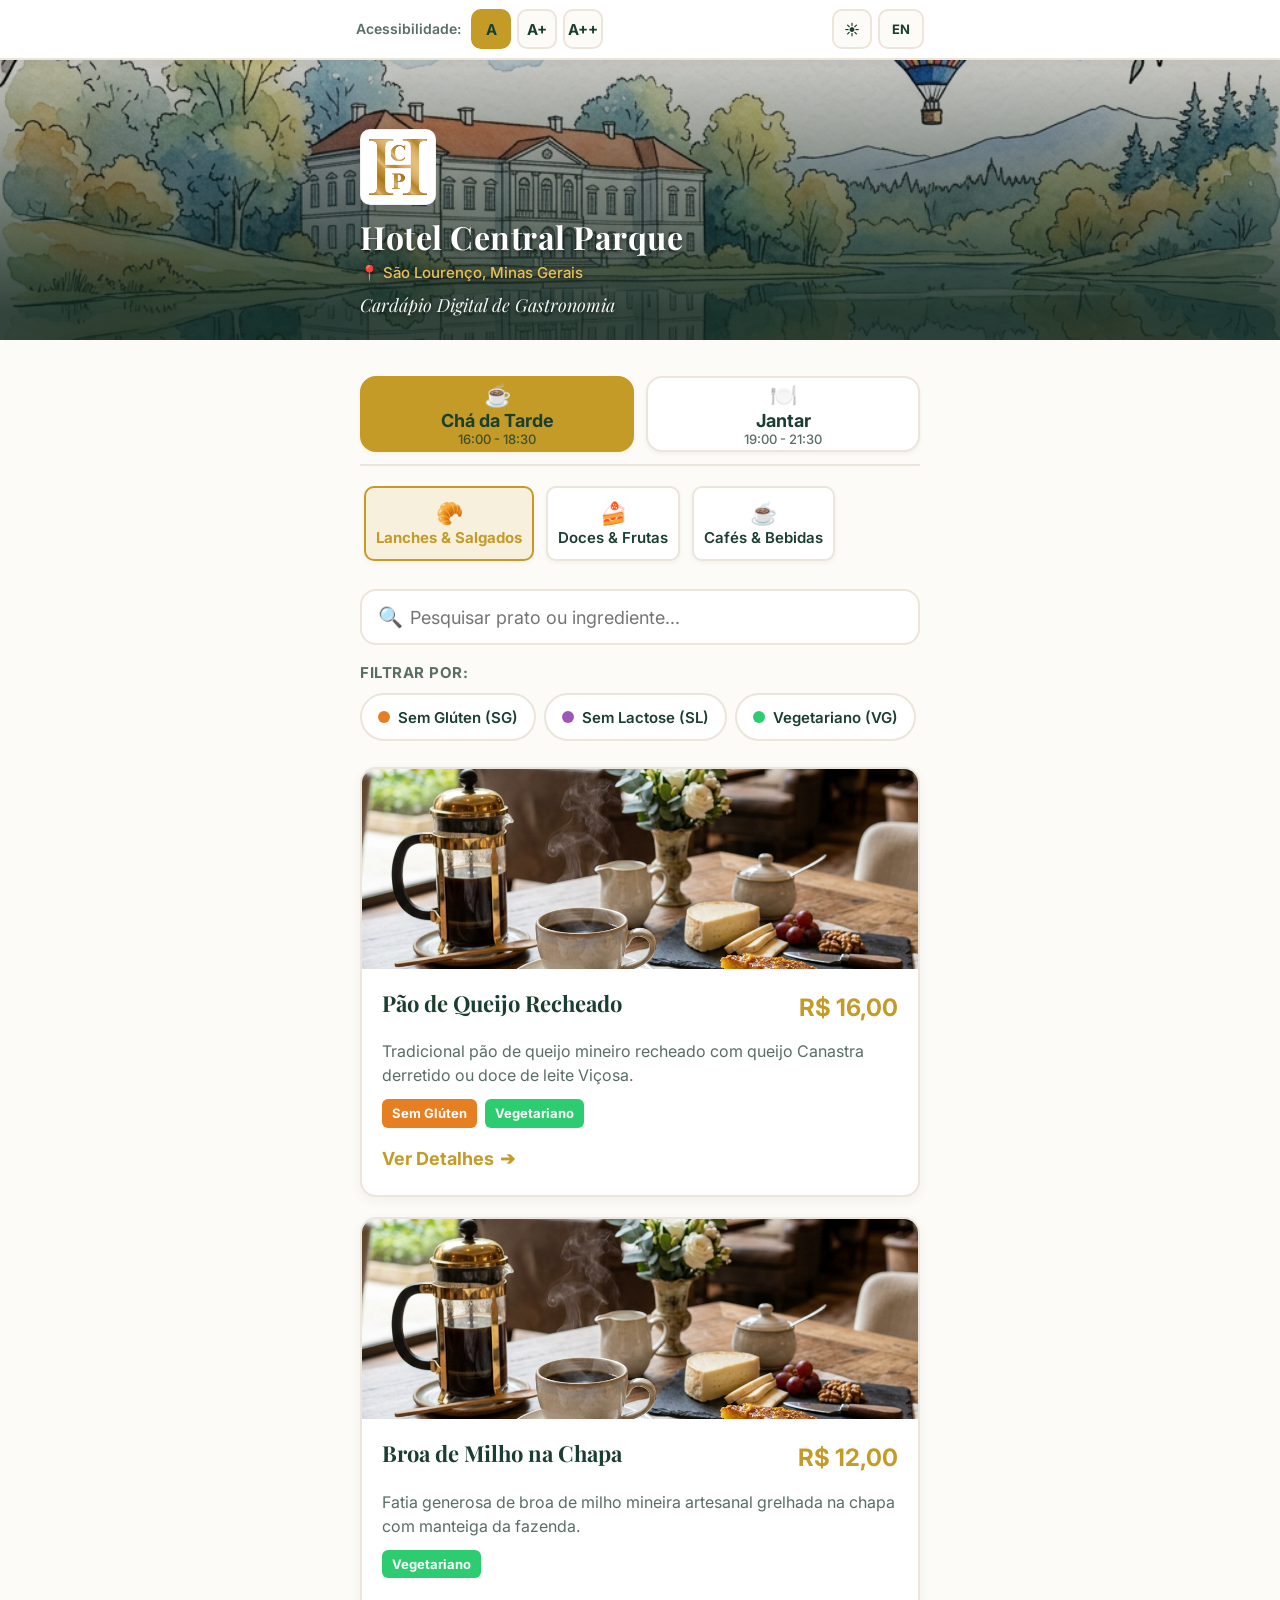
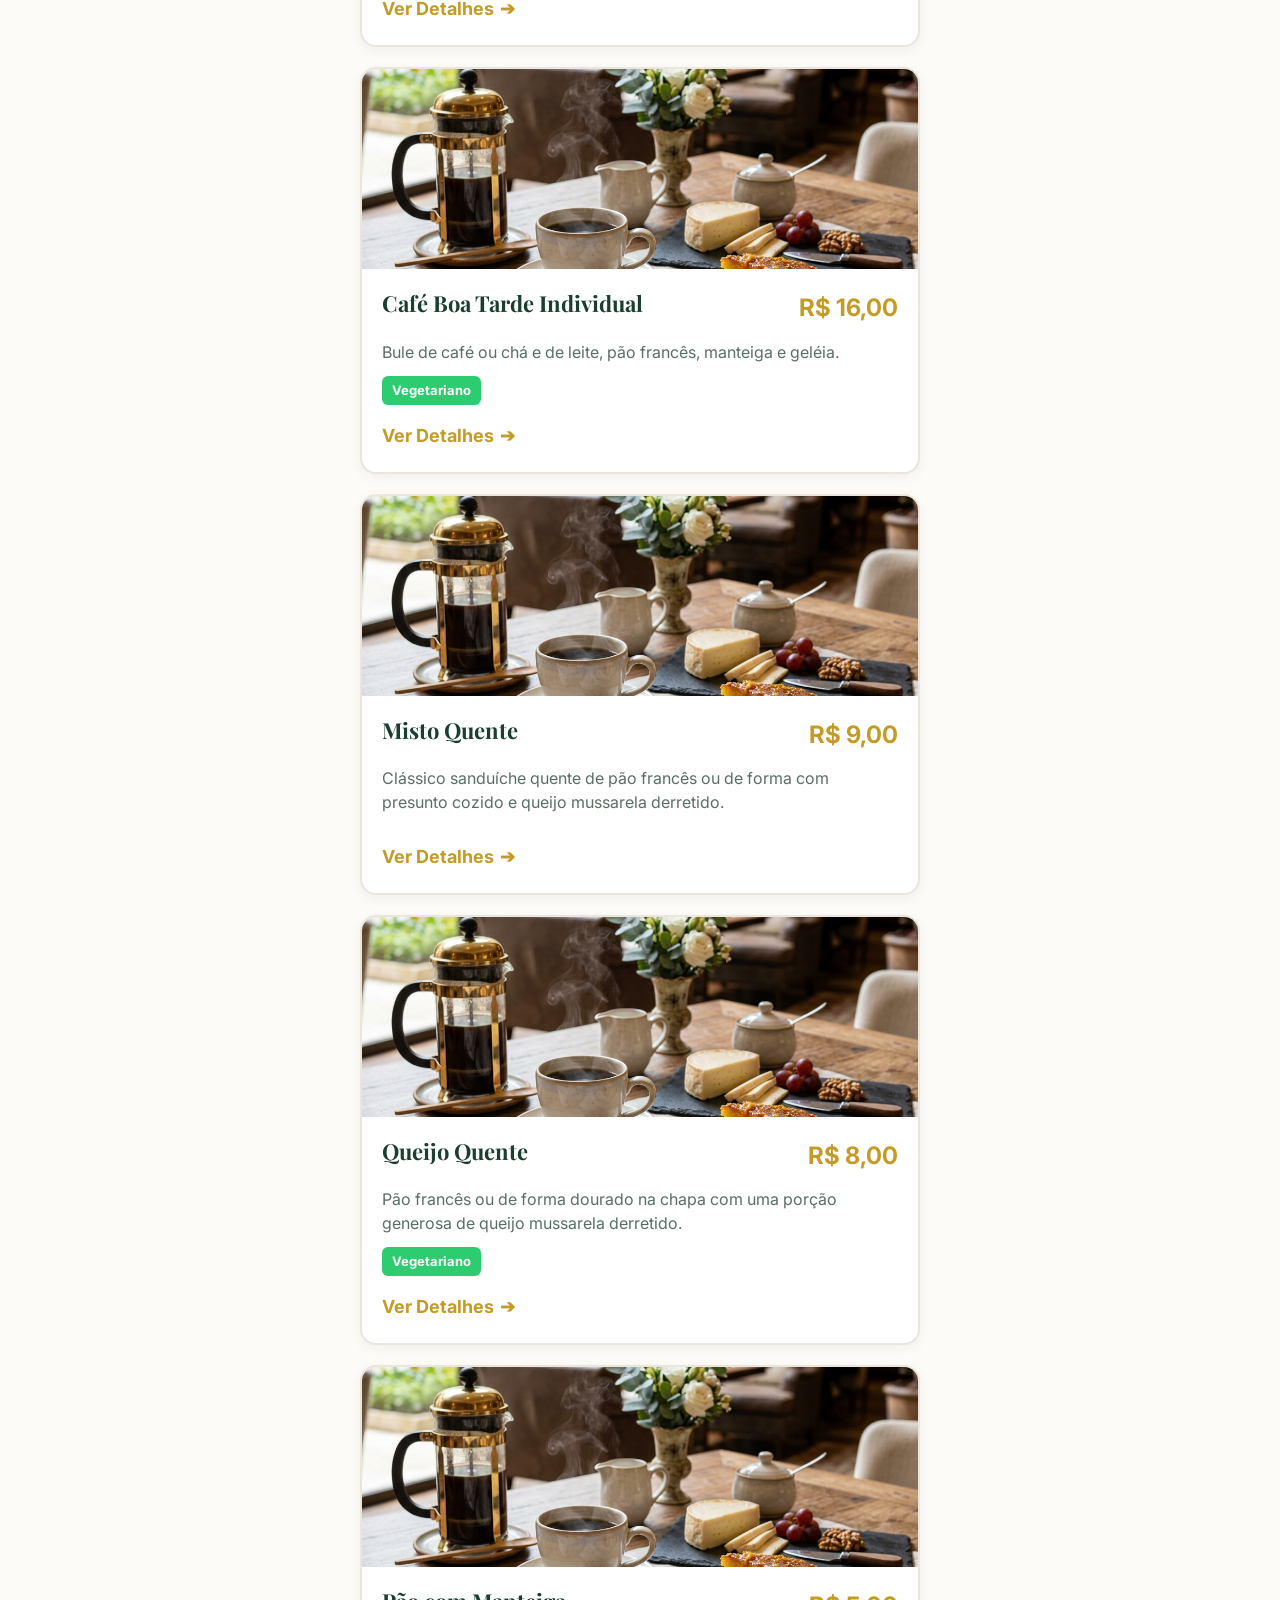
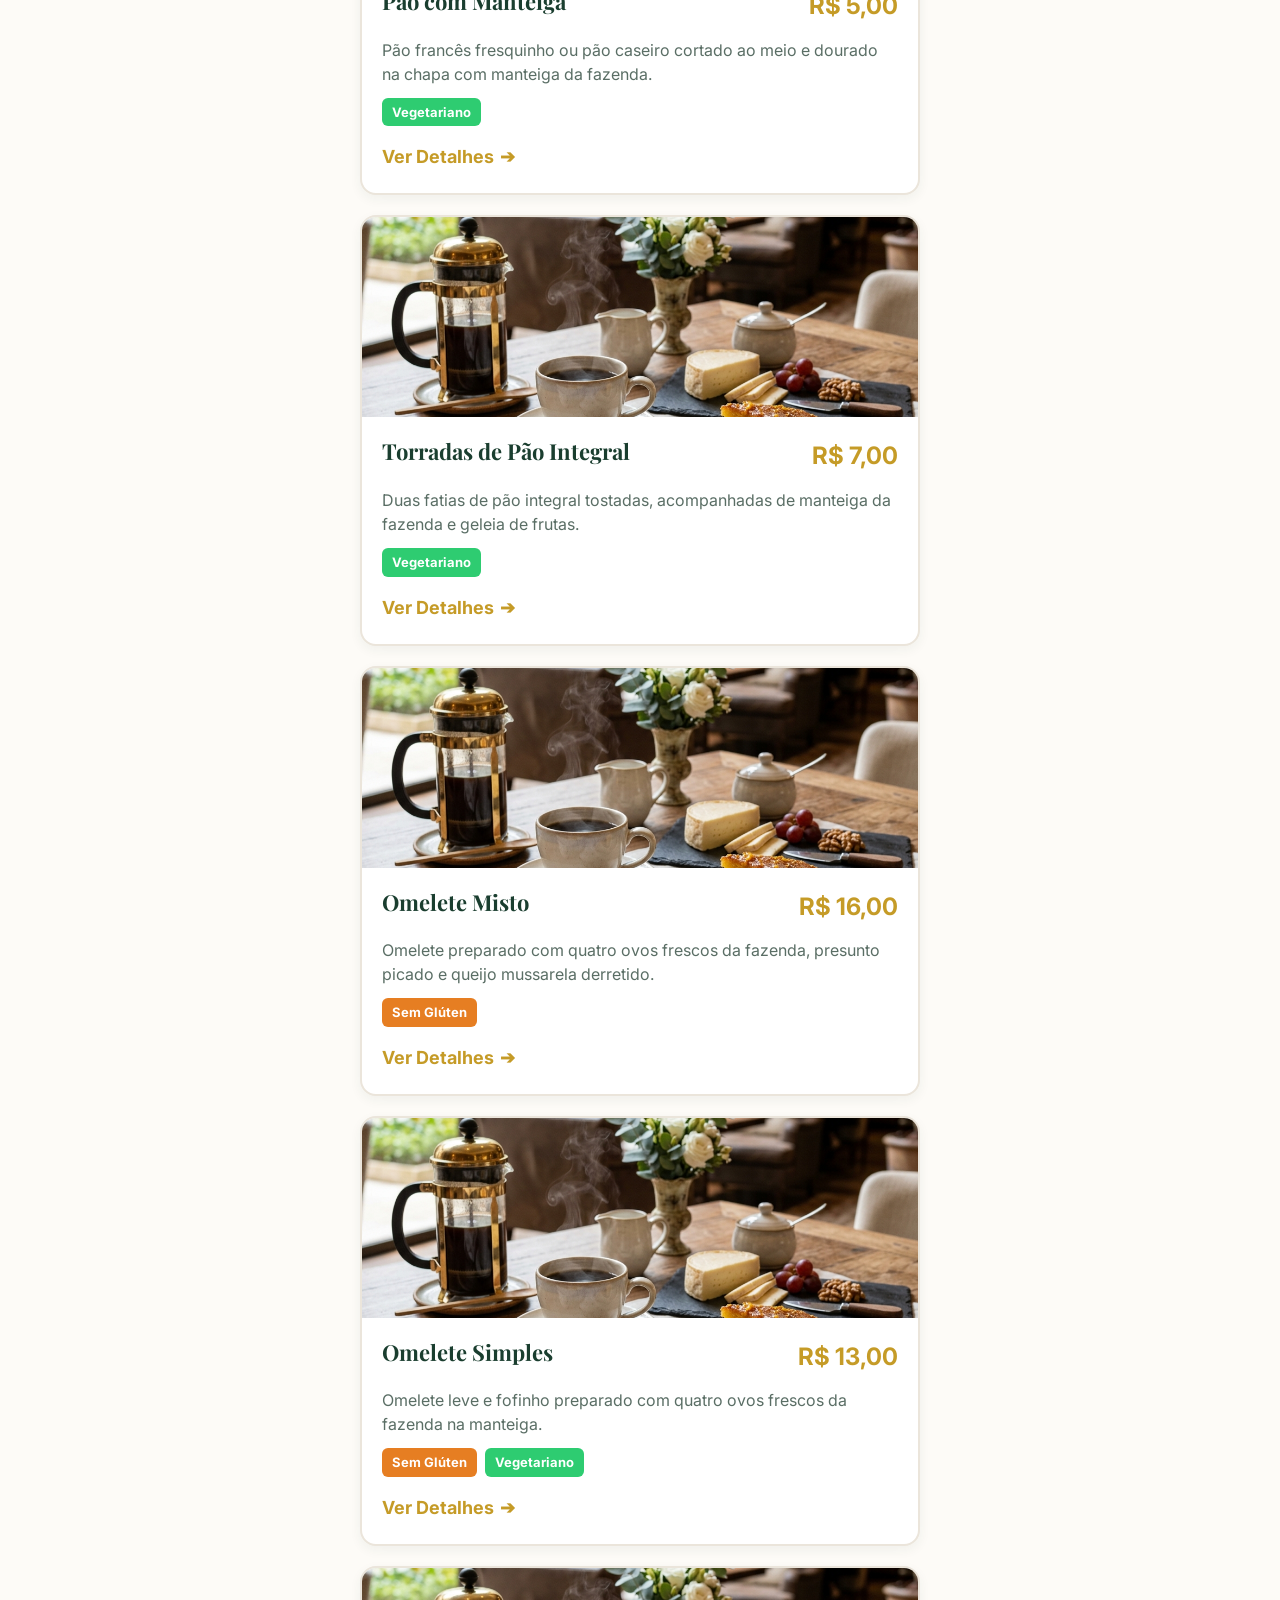
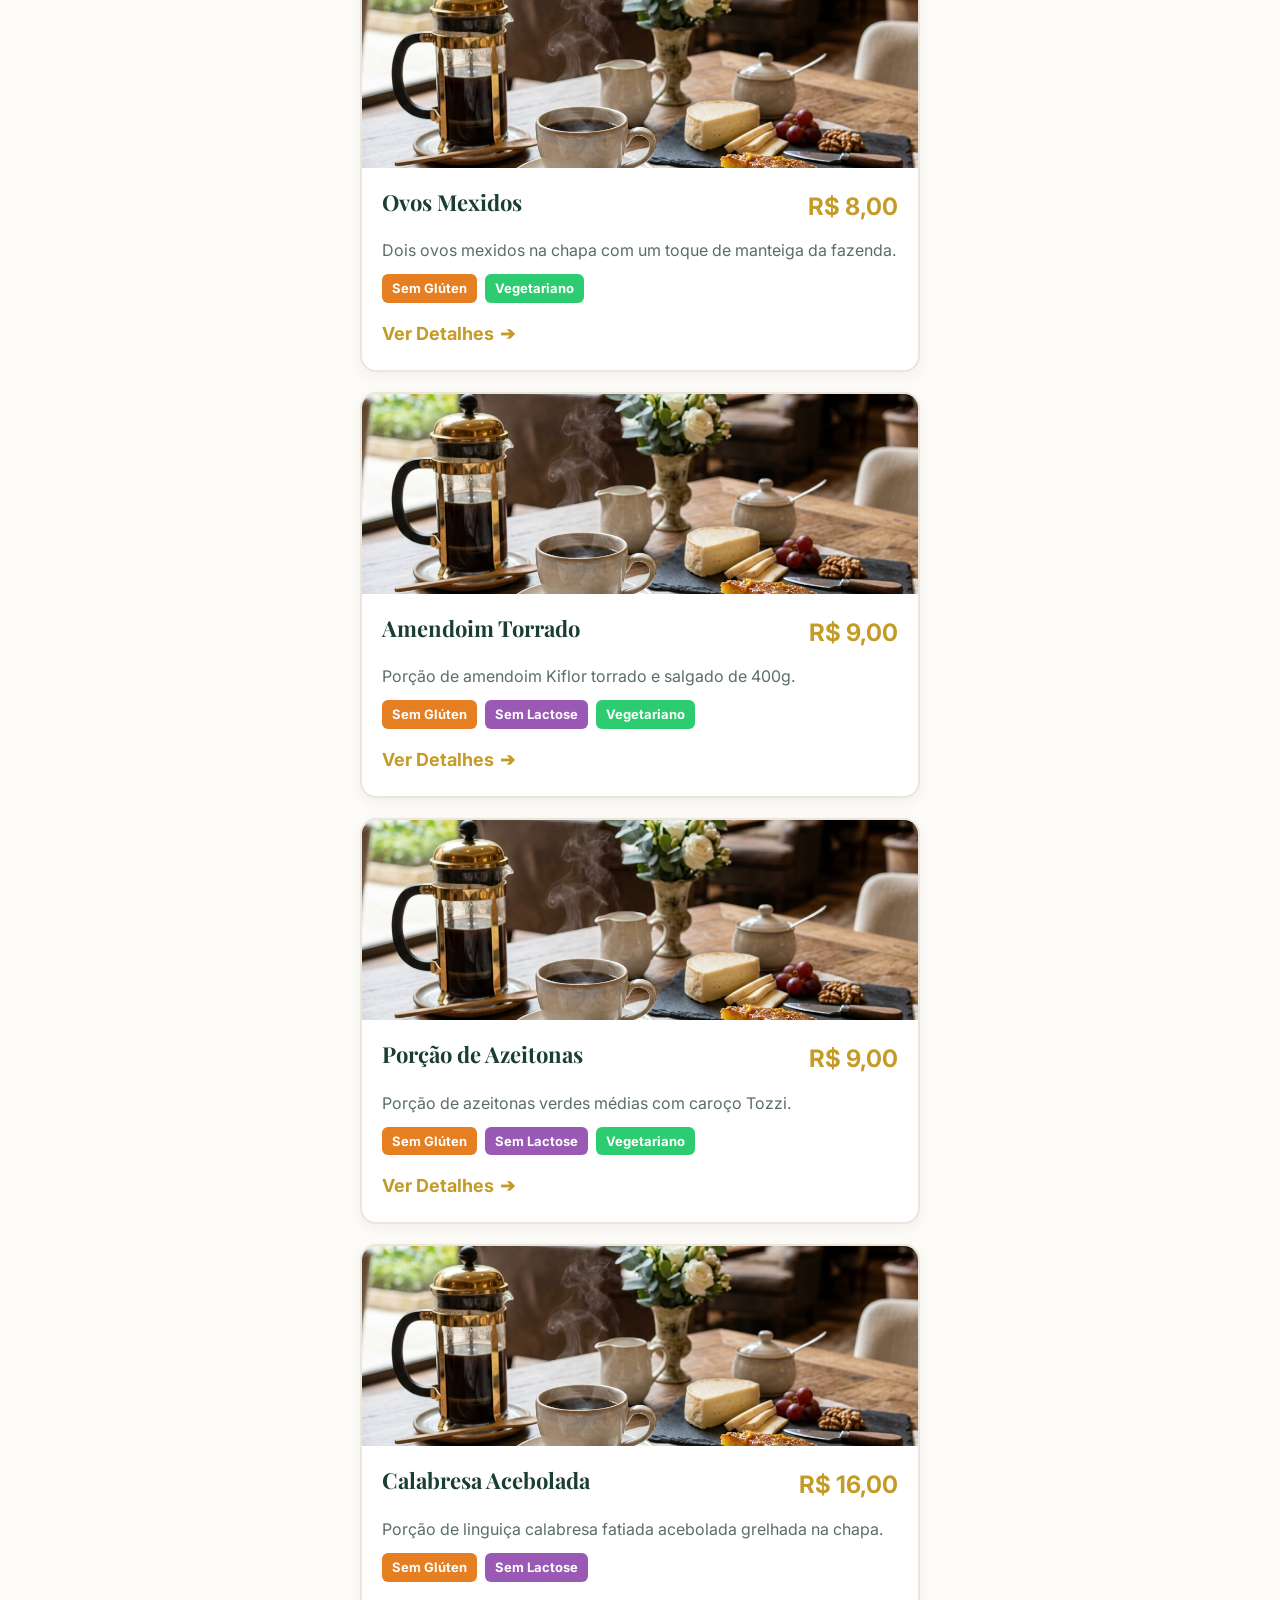
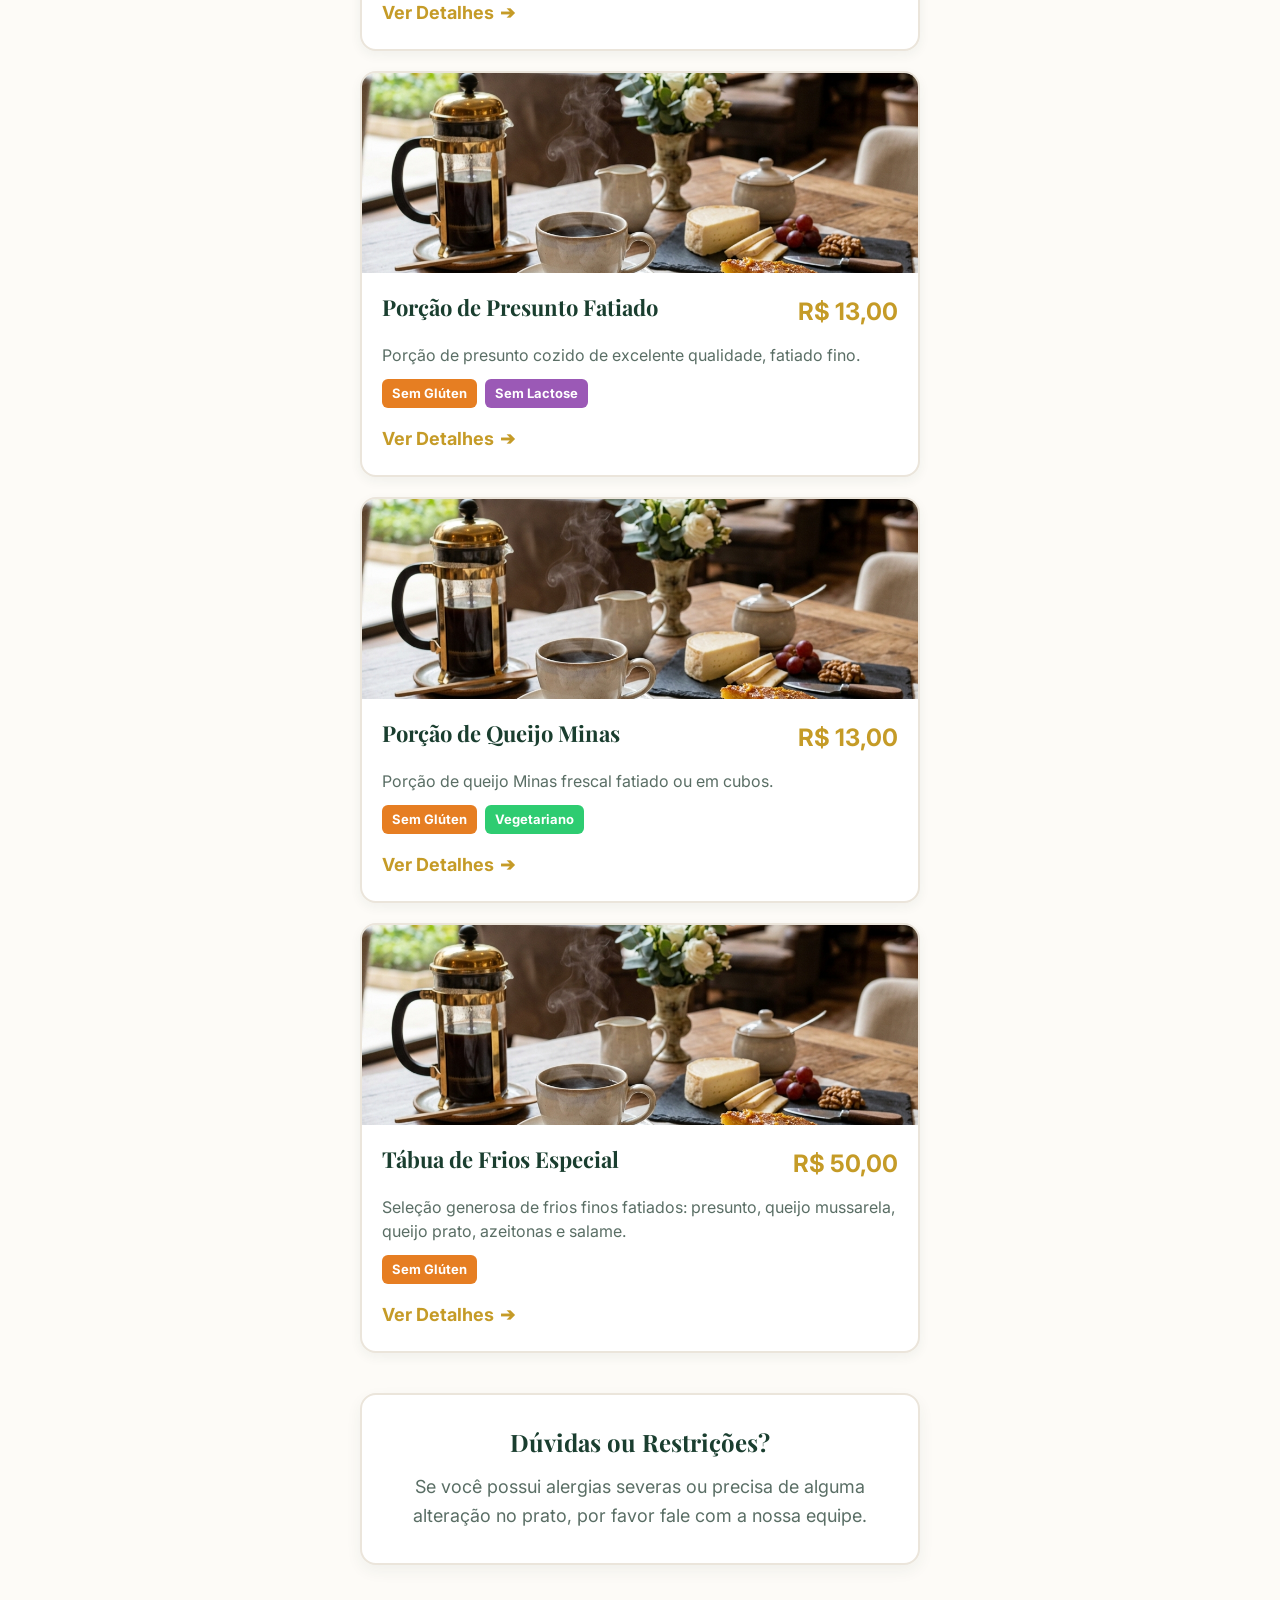
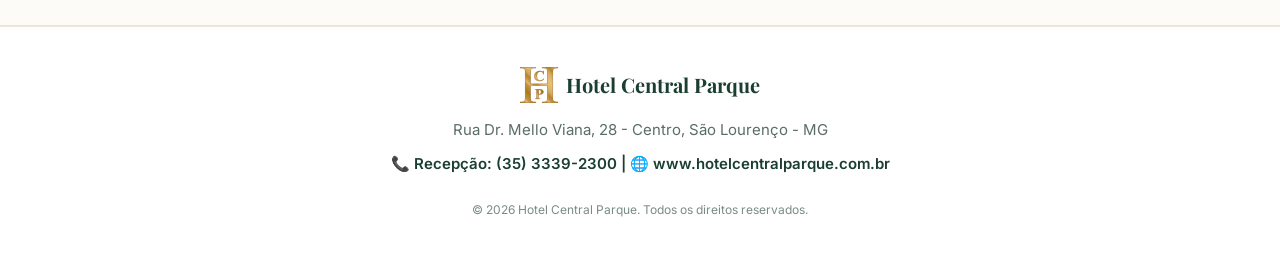
==== index.html @ c77c2c3f "feat: expand afternoon tea menu and add branding assets" ====
<!DOCTYPE html>
<html lang="pt-BR">

<head>
  <meta charset="UTF-8">
  <meta name="viewport" content="width=device-width, initial-scale=1.0">
  <title>Hotel Central Parque - Cardápio Digital</title>
  <!-- Google Fonts: Playfair Display for headers, Inter for readable body text -->
  <link rel="preconnect" href="https://fonts.googleapis.com">
  <link rel="preconnect" href="https://fonts.gstatic.com" crossorigin>
  <link
    href="https://fonts.googleapis.com/css2?family=Inter:wght@400;500;600;700&family=Playfair+Display:ital,wght@0,500;0,700;1,400&display=swap"
    rel="stylesheet">
  <!-- Main Stylesheet -->
  <link rel="stylesheet" href="styles.css">
</head>

<body class="theme-light text-normal">

  <!-- ACCESSIBILITY BAR (Top Sticky Bar) -->
  <header class="accessibility-bar" id="accessibilityBar">
    <div class="container accessibility-content">
      <!-- Font Size Adjuster -->
      <div class="accessibility-group">
        <span class="accessibility-label" id="lblFontSize">Acessibilidade:</span>
        <button class="btn-acc active" id="btnFontNormal" aria-label="Tamanho de texto normal"
          title="Texto Normal">A</button>
        <button class="btn-acc" id="btnFontIncrease" aria-label="Aumentar tamanho do texto"
          title="Aumentar texto">A+</button>
        <button class="btn-acc" id="btnFontHuge" aria-label="Aumentar muito o tamanho do texto"
          title="Texto Grande">A++</button>
      </div>
      <!-- Theme Switcher -->
      <div class="accessibility-group">
        <button class="btn-acc" id="btnThemeToggle" aria-label="Alternar modo escuro e claro"
          title="Alternar Modo Escuro/Claro">
          <span class="theme-icon-light">☀️</span>
          <span class="theme-icon-dark">🌙</span>
        </button>
        <!-- Language Switcher -->
        <button class="btn-acc lang-toggle" id="btnLangToggle" aria-label="Change language to English">
          <span class="lang-text">EN</span>
        </button>
      </div>
    </div>
  </header>

  <!-- HERO SECTION -->
  <section class="hero-section" id="heroSection">
    <div class="hero-image-wrapper">
      <img src="images/hotel_banner.png" alt="Ilustração do Hotel Central Parque" class="hero-image" id="heroImage">
      <div class="hero-overlay"></div>
    </div>
    <div class="container hero-text-container">
      <div class="hero-logo-container">
        <img src="images/lOGO-HCP.png" alt="Logo Hotel Central Parque" class="hero-logo">
      </div>
      <h1 class="hotel-title" id="hotelTitle">Hotel Central Parque</h1>
      <p class="hotel-location" id="hotelLocation">📍 São Lourenço, Minas Gerais</p>
      <p class="hero-subtitle" id="heroSubtitle">Cardápio Digital de Gastronomia</p>
    </div>
  </section>

  <!-- MAIN CONTAINER -->
  <main class="container main-content">

    <!-- CATEGORY NAVIGATION (STICKY TABS) -->
    <nav class="category-nav" id="categoryNav" aria-label="Menu Sections">
      <button class="nav-tab active" id="tabAfternoonTea" data-tab="afternoon-tea">
        <span class="tab-icon">☕</span>
        <span class="tab-title" id="txtTabAfternoonTea">Chá da Tarde</span>
        <span class="tab-time" id="txtTimeAfternoonTea">16:00 - 18:30</span>
      </button>
      <button class="nav-tab" id="tabDinner" data-tab="dinner">
        <span class="tab-icon">🍽️</span>
        <span class="tab-title" id="txtTabDinner">Jantar</span>
        <span class="tab-time" id="txtTimeDinner">19:00 - 21:30</span>
      </button>
    </nav>

    <!-- SUBCATEGORY NAVIGATION -->
    <div class="subcategory-container" id="subcategoryContainer">
      <div class="subcategory-nav" id="subcategoryNav" aria-label="Menu Subsections">
        <!-- Will be rendered dynamically by JS -->
      </div>
    </div>

    <!-- SEARCH & DIET FILTERS -->
    <section class="search-filter-section" id="searchFilterSection">
      <div class="search-box">
        <span class="search-icon">🔍</span>
        <input type="text" id="searchInput" placeholder="Pesquisar prato ou ingrediente..."
          aria-label="Pesquisar no cardápio">
        <button id="btnClearSearch" class="btn-clear-search" aria-label="Limpar pesquisa"
          style="display: none;">✕</button>
      </div>

      <!-- Diet Filter Badges -->
      <div class="filter-badges-container" id="filterBadgesContainer">
        <span class="filter-label" id="txtFilterLabel">Filtrar por:</span>
        <div class="filter-scroll">
          <button class="filter-chip" data-diet="gluten-free" id="chipGF">
            <span class="chip-color gf-color"></span> Sem Glúten (SG)
          </button>
          <button class="filter-chip" data-diet="lactose-free" id="chipLF">
            <span class="chip-color lf-color"></span> Sem Lactose (SL)
          </button>
          <button class="filter-chip" data-diet="vegetarian" id="chipVeg">
            <span class="chip-color veg-color"></span> Vegetariano (VG)
          </button>
        </div>
      </div>
    </section>

    <!-- NO RESULTS MESSAGE -->
    <div id="noResultsMessage" class="no-results-card" style="display: none;">
      <p id="txtNoResults">Nenhum prato encontrado com os filtros selecionados.</p>
      <button id="btnResetFilters" class="btn-primary">Mostrar Todos os Pratos</button>
    </div>

    <!-- MENU LIST SECTION -->
    <section class="menu-list" id="menuList" aria-live="polite">
      <!-- Items will be generated dynamically by JavaScript -->
    </section>

  </main>

  <!-- ASSISTANCE / SERVICE SECTION -->
  <section class="service-section container" id="serviceSection">
    <div class="service-card">
      <h2 id="txtServiceTitle">Dúvidas ou Restrições?</h2>
      <p id="txtServiceDesc">Se você possui alergias severas ou precisa de alguma alteração no prato, por favor fale com
        a nossa equipe.</p>
    </div>
  </section>

  <!-- FOOTER -->
  <footer class="footer" id="mainFooter">
    <div class="container footer-content">
      <div class="footer-brand">
        <img src="images/lOGO-HCP_small.png" alt="Logo Hotel Central Parque" class="footer-logo-img">
        <span class="footer-hotel-name">Hotel Central Parque</span>
      </div>
      <p class="footer-address" id="txtFooterAddress">Rua Dr. Mello Viana, 28 - Centro, São Lourenço - MG</p>
      <p class="footer-phone" id="txtFooterPhone">📞 Recepção: (35) 3339-2300 | 🌐 www.hotelcentralparque.com.br</p>
      <p class="footer-copyright">&copy; 2026 Hotel Central Parque. Todos os direitos reservados.</p>
    </div>
  </footer>

  <!-- DETAIL POPUP MODAL -->
  <div class="modal-backdrop" id="detailModal" role="dialog" aria-modal="true" aria-hidden="true">
    <div class="modal-container">
      <button class="modal-close-btn" id="btnModalClose" aria-label="Fechar detalhes">✕</button>
      <div class="modal-image-wrapper">
        <img src="" alt="" id="modalImage" class="modal-image">
      </div>
      <div class="modal-body">
        <div class="modal-diet-tags" id="modalDietTags"></div>
        <h2 id="modalTitle" class="modal-title">Nome do Prato</h2>
        <div id="modalPrice" class="modal-price">R$ 0,00</div>
        <div class="modal-divider"></div>
        <h3 class="modal-section-title" id="lblModalIngredients">Ingredientes / Descrição:</h3>
        <p id="modalDescription" class="modal-description">Descrição detalhada do prato com todos os ingredientes bem
          descritos para fácil visualização.</p>
        <div class="modal-info-box" id="modalAccessibilityInfo">
          <span class="info-icon">ℹ️</span>
          <span id="txtModalAccInfo">Prato preparado seguindo rígidos padrões de higiene. Para alterações, consulte o
            garçom.</span>
        </div>
      </div>
      <div class="modal-footer">
        <button class="btn-secondary" id="btnModalBack">Voltar ao Cardápio</button>
      </div>
    </div>
  </div>



  <!-- Core JavaScript -->
  <script src="app.js"></script>
</body>

</html>
---- styles.css ----
/* ==========================================================================
   DESIGN SYSTEM & CSS VARIABLES
   ========================================================================== */
:root {
  /* Color Palettes - Light Mode */
  --bg-color-light: #FDFBF7;
  --card-bg-light: #FFFFFF;
  --text-primary-light: #1A3E2F; /* Deep forest green */
  --text-secondary-light: #5A6E65;
  --border-light: #EBE5DB;
  --gold-accent: #C59B27; /* Rich dark gold */
  --gold-hover: #AA821C;
  --shadow-light: rgba(26, 62, 47, 0.06);

  /* Color Palettes - Dark Mode */
  --bg-color-dark: #0F251D; /* Deep forest night */
  --card-bg-dark: #19382C;
  --text-primary-dark: #F9F7F3; /* Warm cream */
  --text-secondary-dark: #A5B6AE;
  --border-dark: #274D3F;
  --gold-dark-accent: #E8C15A;
  --gold-dark-hover: #F2D27A;
  --shadow-dark: rgba(0, 0, 0, 0.25);

  /* Shared colors */
  --gf-badge-color: #E67E22; /* Orange for Gluten-Free */
  --lf-badge-color: #9B59B6; /* Purple for Lactose-Free */
  --veg-badge-color: #2ECC71; /* Green for Vegetarian */

  /* Global Animations */
  --transition-smooth: all 0.3s cubic-bezier(0.25, 0.8, 0.25, 1);
  --border-radius-lg: 16px;
  --border-radius-md: 10px;
}

/* ==========================================================================
   ACCESSIBILITY & TYPOGRAPHY SCALING
   ========================================================================== */

/* Normal font settings (default mobile view) */
body.text-normal {
  --font-size-base: 18px;
  --font-size-title: 32px;
  --font-size-subtitle: 18px;
  --font-size-card-title: 22px;
  --font-size-price: 24px;
  --font-size-desc: 16px;
  --font-size-badge: 13px;
  --font-size-btn: 18px;
  --font-size-section-header: 24px;
}

/* Large font settings (+20%) */
body.text-large {
  --font-size-base: 21px;
  --font-size-title: 36px;
  --font-size-subtitle: 21px;
  --font-size-card-title: 25px;
  --font-size-price: 28px;
  --font-size-desc: 19px;
  --font-size-badge: 15px;
  --font-size-btn: 21px;
  --font-size-section-header: 28px;
}

/* Extra Large font settings (+40%) */
body.text-xlarge {
  --font-size-base: 24px;
  --font-size-title: 40px;
  --font-size-subtitle: 24px;
  --font-size-card-title: 28px;
  --font-size-price: 32px;
  --font-size-desc: 22px;
  --font-size-badge: 17px;
  --font-size-btn: 24px;
  --font-size-section-header: 32px;
}

/* Huge font settings (+60%) */
body.text-huge {
  --font-size-base: 28px;
  --font-size-title: 44px;
  --font-size-subtitle: 28px;
  --font-size-card-title: 32px;
  --font-size-price: 36px;
  --font-size-desc: 25px;
  --font-size-badge: 19px;
  --font-size-btn: 28px;
  --font-size-section-header: 36px;
}

/* Theme Application mapping */
body.theme-light {
  background-color: var(--bg-color-light);
  color: var(--text-primary-light);
  --theme-bg: var(--bg-color-light);
  --theme-card-bg: var(--card-bg-light);
  --theme-text-primary: var(--text-primary-light);
  --theme-text-secondary: var(--text-secondary-light);
  --theme-border: var(--border-light);
  --theme-gold: var(--gold-accent);
  --theme-gold-hover: var(--gold-hover);
  --theme-shadow: var(--shadow-light);
}

body.theme-dark {
  background-color: var(--bg-color-dark);
  color: var(--text-primary-dark);
  --theme-bg: var(--bg-color-dark);
  --theme-card-bg: var(--card-bg-dark);
  --theme-text-primary: var(--text-primary-dark);
  --theme-text-secondary: var(--text-secondary-dark);
  --theme-border: var(--border-dark);
  --theme-gold: var(--gold-dark-accent);
  --theme-gold-hover: var(--gold-dark-hover);
  --theme-shadow: var(--shadow-dark);
}

/* ==========================================================================
   GLOBAL STYLES & RESET
   ========================================================================== */
* {
  box-sizing: border-box;
  margin: 0;
  padding: 0;
}

body {
  font-family: 'Inter', -apple-system, BlinkMacSystemFont, "Segoe UI", Roboto, Helvetica, Arial, sans-serif;
  font-size: var(--font-size-base);
  line-height: 1.6;
  -webkit-font-smoothing: antialiased;
  padding-top: 60px; /* Space for sticky accessibility bar */
  transition: background-color 0.3s ease, color 0.3s ease;
}

h1, h2, h3, h4 {
  font-family: 'Playfair Display', Georgia, serif;
  font-weight: 700;
  line-height: 1.25;
}

.container {
  width: 100%;
  max-width: 600px; /* Mobile focused container */
  margin: 0 auto;
  padding: 0 20px;
}

button {
  font-family: inherit;
  cursor: pointer;
  border: none;
  background: none;
  outline: none;
  touch-action: manipulation; /* Optimizes tap delays */
}

/* =style lists for cards */
img {
  max-width: 100%;
  height: auto;
  display: block;
}

/* ==========================================================================
   ACCESSIBILITY BAR
   ========================================================================== */
.accessibility-bar {
  position: fixed;
  top: 0;
  left: 0;
  right: 0;
  height: 60px;
  background-color: var(--theme-card-bg);
  border-bottom: 2px solid var(--theme-border);
  box-shadow: 0 2px 8px var(--theme-shadow);
  z-index: 1000;
  transition: var(--transition-smooth);
}

.accessibility-content {
  display: flex;
  justify-content: space-between;
  align-items: center;
  height: 100%;
  padding: 0 16px;
}

.accessibility-group {
  display: flex;
  align-items: center;
  gap: 6px;
}

.accessibility-label {
  font-size: 14px;
  font-weight: 600;
  color: var(--theme-text-secondary);
  margin-right: 4px;
}

.btn-acc {
  height: 40px;
  min-width: 40px;
  display: flex;
  align-items: center;
  justify-content: center;
  border-radius: var(--border-radius-md);
  border: 2px solid var(--theme-border);
  background-color: var(--theme-bg);
  color: var(--theme-text-primary);
  font-weight: 700;
  font-size: 15px;
  transition: var(--transition-smooth);
}

.btn-acc:hover, .btn-acc:focus {
  border-color: var(--theme-gold);
  background-color: var(--theme-card-bg);
}

.btn-acc.active {
  background-color: var(--theme-gold);
  color: #1A3E2F !important; /* Force high contrast green for text on gold */
  border-color: var(--theme-gold);
}

/* Theme specific icons */
.theme-icon-light {
  display: inline;
}
.theme-icon-dark {
  display: none;
}
body.theme-dark .theme-icon-light {
  display: none;
}
body.theme-dark .theme-icon-dark {
  display: inline;
}

/* Language Toggle styling */
.lang-toggle {
  font-size: 13px;
  font-weight: 700;
  letter-spacing: 0.5px;
  padding: 0 10px;
  min-width: 46px;
}

/* ==========================================================================
   HERO / BRAND SECTION
   ========================================================================== */
.hero-section {
  position: relative;
  min-height: 280px;
  overflow: hidden;
  display: flex;
  align-items: flex-end;
  color: #FFFFFF;
  margin-bottom: 24px;
}

.hero-image-wrapper {
  position: absolute;
  top: 0;
  left: 0;
  width: 100%;
  height: 100%;
  z-index: 1;
}

.hero-image {
  width: 100%;
  height: 100%;
  object-fit: cover;
}

.hero-overlay {
  position: absolute;
  top: 0;
  left: 0;
  width: 100%;
  height: 100%;
  background: linear-gradient(180deg, rgba(0, 0, 0, 0.2) 0%, rgba(15, 37, 29, 0.85) 90%);
  z-index: 2;
}

.hero-text-container {
  position: relative;
  z-index: 3;
  padding-bottom: 20px;
  text-shadow: 0 2px 4px rgba(0,0,0,0.5);
}

.hero-logo-container {
  width: 76px;
  height: 76px;
  background-color: #FFFFFF;
  border-radius: var(--border-radius-md);
  padding: 8px;
  box-shadow: 0 4px 12px rgba(0, 0, 0, 0.15);
  display: flex;
  align-items: center;
  justify-content: center;
  margin-bottom: 12px;
  border: 1px solid rgba(0, 0, 0, 0.05);
}

.hero-logo {
  max-width: 100%;
  max-height: 100%;
  object-fit: contain;
}

.hotel-title {
  font-size: var(--font-size-title);
  margin-bottom: 4px;
  letter-spacing: 0.5px;
}

.hotel-location {
  font-size: 15px;
  font-weight: 500;
  color: var(--gold-dark-accent);
  margin-bottom: 6px;
}

.hero-subtitle {
  font-size: var(--font-size-subtitle);
  font-family: 'Playfair Display', Georgia, serif;
  font-style: italic;
  opacity: 0.95;
}

/* ==========================================================================
   STICKY CATEGORY TABS
   ========================================================================== */
.category-nav {
  position: sticky;
  top: 60px; /* Directly below accessibility bar */
  background-color: var(--theme-bg);
  display: grid;
  grid-template-columns: 1fr 1fr;
  gap: 12px;
  padding: 12px 0;
  border-bottom: 2px solid var(--theme-border);
  z-index: 900;
  box-shadow: 0 4px 6px -6px var(--theme-shadow);
}

.nav-tab {
  height: 76px; /* Super comfortable touch target height */
  display: flex;
  flex-direction: column;
  align-items: center;
  justify-content: center;
  background-color: var(--theme-card-bg);
  border: 2px solid var(--theme-border);
  border-radius: var(--border-radius-lg);
  color: var(--theme-text-primary);
  box-shadow: 0 2px 4px var(--theme-shadow);
  transition: var(--transition-smooth);
}

.nav-tab:hover, .nav-tab:focus {
  border-color: var(--theme-gold);
}

.nav-tab.active {
  background-color: var(--theme-gold);
  border-color: var(--theme-gold);
  color: #1A3E2F !important; /* High contrast reading text */
}

.nav-tab.active .tab-time {
  color: rgba(26, 62, 47, 0.8);
}

.tab-icon {
  font-size: 22px;
  margin-bottom: 2px;
}

.tab-title {
  font-size: 18px;
  font-weight: 700;
}

.tab-time {
  font-size: 13px;
  font-weight: 500;
  color: var(--theme-text-secondary);
}

/* ==========================================================================
   SUBCATEGORY NAVIGATION
   ========================================================================== */
.subcategory-container {
  margin: 16px 0 8px 0;
}

.subcategory-nav {
  display: flex;
  gap: 12px;
  overflow-x: auto;
  padding: 4px 4px 8px 4px;
  -webkit-overflow-scrolling: touch;
  scrollbar-width: none; /* Hide scrollbars for layout beauty */
}

.subcategory-nav::-webkit-scrollbar {
  display: none;
}

.btn-sub {
  flex: 0 0 auto;
  min-width: 115px;
  display: flex;
  flex-direction: column;
  align-items: center;
  justify-content: center;
  padding: 12px 10px;
  background-color: var(--theme-card-bg);
  border: 2px solid var(--theme-border);
  border-radius: var(--border-radius-md);
  color: var(--theme-text-primary);
  font-size: 15px;
  font-weight: 600;
  box-shadow: 0 2px 4px var(--theme-shadow);
  transition: var(--transition-smooth);
}

.btn-sub:hover, .btn-sub:focus {
  border-color: var(--theme-gold);
  transform: translateY(-2px);
}

.btn-sub.active {
  background-color: rgba(197, 155, 39, 0.12);
  border-color: var(--theme-gold);
  color: var(--theme-gold) !important;
  font-weight: 700;
}

.btn-sub-icon {
  font-size: 22px;
  margin-bottom: 2px;
}

/* Adjustments for text scaling in accessibility */
body.text-large .btn-sub {
  font-size: 17px;
  padding: 14px 8px;
}
body.text-xlarge .btn-sub {
  font-size: 19px;
  padding: 16px 10px;
}
body.text-huge .btn-sub {
  font-size: 22px;
  padding: 18px 12px;
}

body.text-large .btn-sub-icon { font-size: 26px; }
body.text-xlarge .btn-sub-icon { font-size: 30px; }
body.text-huge .btn-sub-icon { font-size: 34px; }

/* ==========================================================================
   SEARCH & FILTERS
   ========================================================================== */
.search-filter-section {
  margin: 20px 0;
  display: flex;
  flex-direction: column;
  gap: 16px;
}

.search-box {
  position: relative;
  display: flex;
  align-items: center;
}

.search-icon {
  position: absolute;
  left: 18px;
  font-size: 20px;
  color: var(--theme-text-secondary);
}

.search-box input {
  width: 100%;
  height: 56px; /* Big input for easy typing */
  padding: 0 48px;
  border-radius: var(--border-radius-lg);
  border: 2px solid var(--theme-border);
  background-color: var(--theme-card-bg);
  color: var(--theme-text-primary);
  font-size: 18px;
  font-family: inherit;
  transition: var(--transition-smooth);
}

.search-box input:focus {
  border-color: var(--theme-gold);
  box-shadow: 0 0 0 4px rgba(197, 155, 39, 0.15);
  outline: none;
}

.btn-clear-search {
  position: absolute;
  right: 18px;
  font-size: 20px;
  color: var(--theme-text-secondary);
  height: 36px;
  width: 36px;
  border-radius: 50%;
  display: flex;
  align-items: center;
  justify-content: center;
}

.btn-clear-search:hover {
  background-color: var(--theme-border);
}

/* Filters */
.filter-badges-container {
  display: flex;
  flex-direction: column;
  gap: 8px;
}

.filter-label {
  font-size: 15px;
  font-weight: 700;
  color: var(--theme-text-secondary);
  text-transform: uppercase;
  letter-spacing: 0.5px;
}

.filter-scroll {
  display: flex;
  gap: 8px;
  overflow-x: auto;
  padding-bottom: 6px;
  -webkit-overflow-scrolling: touch;
  scrollbar-width: none; /* Hide scrollbars for layout beauty */
}

.filter-scroll::-webkit-scrollbar {
  display: none;
}

.filter-chip {
  flex-shrink: 0;
  height: 48px; /* Large touch target */
  padding: 0 16px;
  border-radius: 24px;
  border: 2px solid var(--theme-border);
  background-color: var(--theme-card-bg);
  color: var(--theme-text-primary);
  font-size: 15px;
  font-weight: 600;
  display: flex;
  align-items: center;
  gap: 8px;
  transition: var(--transition-smooth);
}

.filter-chip:hover, .filter-chip:focus {
  border-color: var(--theme-gold);
}

.filter-chip.active {
  border-color: var(--theme-gold);
  background-color: rgba(197, 155, 39, 0.1);
  box-shadow: 0 0 0 1px var(--theme-gold);
}

.chip-color {
  width: 12px;
  height: 12px;
  border-radius: 50%;
  display: inline-block;
}

.gf-color { background-color: var(--gf-badge-color); }
.lf-color { background-color: var(--lf-badge-color); }
.veg-color { background-color: var(--veg-badge-color); }

/* ==========================================================================
   MENU LISTING
   ========================================================================== */
.menu-list {
  display: flex;
  flex-direction: column;
  gap: 20px;
  margin-bottom: 40px;
}

.no-results-card {
  text-align: center;
  padding: 40px 20px;
  background-color: var(--theme-card-bg);
  border-radius: var(--border-radius-lg);
  border: 2px dashed var(--theme-border);
}

.no-results-card p {
  font-size: var(--font-size-base);
  margin-bottom: 20px;
  color: var(--theme-text-secondary);
}

/* Menu Item Card Layout - Senior Friendly */
.menu-card {
  display: flex;
  flex-direction: column;
  background-color: var(--theme-card-bg);
  border-radius: var(--border-radius-lg);
  border: 2px solid var(--theme-border);
  box-shadow: 0 4px 12px var(--theme-shadow);
  overflow: hidden;
  transition: var(--transition-smooth);
}

.menu-card:hover {
  transform: translateY(-2px);
  box-shadow: 0 6px 18px var(--theme-shadow);
  border-color: var(--theme-gold);
}

.menu-card-image-wrapper {
  width: 100%;
  height: 200px;
  overflow: hidden;
  position: relative;
  background-color: rgba(0,0,0,0.05);
}

.menu-card-image {
  width: 100%;
  height: 100%;
  object-fit: cover;
  transition: transform 0.5s ease;
}

.menu-card:hover .menu-card-image {
  transform: scale(1.04);
}

.menu-card-content {
  padding: 20px;
  display: flex;
  flex-direction: column;
  gap: 12px;
}

.menu-card-header {
  display: flex;
  justify-content: space-between;
  align-items: flex-start;
  gap: 12px;
}

.menu-card-title {
  font-size: var(--font-size-card-title);
  color: var(--theme-text-primary);
  line-height: 1.3;
}

.menu-card-price {
  font-size: var(--font-size-price);
  font-weight: 700;
  color: var(--theme-gold);
  white-space: nowrap;
}

.menu-card-description {
  font-size: var(--font-size-desc);
  color: var(--theme-text-secondary);
  line-height: 1.5;
  display: -webkit-box;
  -webkit-line-clamp: 3;
  -webkit-box-orient: vertical;
  overflow: hidden;
}

/* Badges list */
.menu-card-badges {
  display: flex;
  flex-wrap: wrap;
  gap: 8px;
}

.diet-badge {
  font-size: var(--font-size-badge);
  font-weight: 700;
  padding: 4px 10px;
  border-radius: 6px;
  color: #FFFFFF;
  display: inline-flex;
  align-items: center;
}

.diet-badge.gf { background-color: var(--gf-badge-color); }
.diet-badge.lf { background-color: var(--lf-badge-color); }
.diet-badge.veg { background-color: var(--veg-badge-color); }

/* Card CTA */
.btn-card-details {
  align-self: flex-start;
  margin-top: 4px;
  font-size: var(--font-size-btn);
  font-weight: 700;
  color: var(--theme-gold);
  display: inline-flex;
  align-items: center;
  gap: 6px;
  border-bottom: 2px solid transparent;
  padding: 4px 0;
  transition: var(--transition-smooth);
}

.btn-card-details:hover, .btn-card-details:focus {
  color: var(--theme-gold-hover);
  border-bottom-color: var(--theme-gold-hover);
}

.menu-section-header {
  font-family: 'Playfair Display', Georgia, serif;
  font-size: var(--font-size-section-header);
  color: var(--theme-gold);
  border-bottom: 2px dashed var(--theme-border);
  padding-bottom: 6px;
  margin-top: 28px;
  margin-bottom: 10px;
  width: 100%;
  font-weight: 700;
  letter-spacing: 0.5px;
}

/* ==========================================================================
   BUTTONS & ACTIONS
   ========================================================================== */
.btn-primary {
  background-color: var(--theme-gold);
  color: #1A3E2F !important;
  font-size: var(--font-size-btn);
  font-weight: 700;
  padding: 16px 28px;
  border-radius: var(--border-radius-lg);
  box-shadow: 0 4px 10px rgba(197, 155, 39, 0.3);
  display: inline-flex;
  align-items: center;
  justify-content: center;
  gap: 10px;
  transition: var(--transition-smooth);
}

.btn-primary:hover, .btn-primary:focus {
  background-color: var(--theme-gold-hover);
  box-shadow: 0 6px 14px rgba(197, 155, 39, 0.45);
  transform: translateY(-1px);
}

.btn-secondary {
  background-color: var(--theme-card-bg);
  border: 2px solid var(--theme-border);
  color: var(--theme-text-primary);
  font-size: var(--font-size-btn);
  font-weight: 700;
  padding: 16px 28px;
  border-radius: var(--border-radius-lg);
  display: inline-flex;
  align-items: center;
  justify-content: center;
  transition: var(--transition-smooth);
}

.btn-secondary:hover, .btn-secondary:focus {
  border-color: var(--theme-gold);
  background-color: var(--theme-bg);
}

.btn-large {
  width: 100%;
  min-height: 64px; /* Massive tap target */
  border-radius: 18px;
}

.w-100 {
  width: 100%;
}

.text-center {
  text-align: center;
}

/* Ripple effect container */
.btn-ripple {
  position: relative;
  overflow: hidden;
}

/* ==========================================================================
   SERVICE & ASSISTANCE SECTION
   ========================================================================== */
.service-section {
  margin-top: 40px;
  margin-bottom: 60px;
}

.service-card {
  background-color: var(--theme-card-bg);
  border: 2px solid var(--theme-border);
  border-radius: var(--border-radius-lg);
  padding: 32px 24px;
  text-align: center;
  box-shadow: 0 6px 16px var(--theme-shadow);
  display: flex;
  flex-direction: column;
  gap: 16px;
}

.service-card h2 {
  font-size: 24px;
}

.service-card p {
  color: var(--theme-text-secondary);
  font-size: var(--font-size-base);
}

.service-buttons {
  margin-top: 8px;
}

/* ==========================================================================
   FOOTER
   ========================================================================== */
.footer {
  background-color: var(--theme-card-bg);
  border-top: 2px solid var(--theme-border);
  padding: 40px 0;
  text-align: center;
  color: var(--theme-text-secondary);
  font-size: 15px;
}

.footer-content {
  display: flex;
  flex-direction: column;
  gap: 12px;
  align-items: center;
}

.footer-brand {
  display: flex;
  align-items: center;
  gap: 8px;
  margin-bottom: 4px;
}

.footer-logo-img {
  height: 36px;
  width: auto;
  object-fit: contain;
}

.footer-hotel-name {
  font-family: 'Playfair Display', Georgia, serif;
  font-weight: 700;
  font-size: 20px;
  color: var(--theme-text-primary);
}

.footer-address {
  line-height: 1.4;
}

.footer-phone {
  font-weight: 600;
  color: var(--theme-text-primary);
}

.footer-copyright {
  margin-top: 12px;
  font-size: 12px;
  opacity: 0.8;
}

/* ==========================================================================
   MODAL DIALOG (DETAIL & CALL WAITER)
   ========================================================================== */
.modal-backdrop {
  position: fixed;
  top: 0;
  left: 0;
  right: 0;
  bottom: 0;
  background-color: rgba(15, 37, 29, 0.7);
  backdrop-filter: blur(8px);
  -webkit-backdrop-filter: blur(8px);
  z-index: 2000;
  display: flex;
  align-items: flex-end; /* Slides up from bottom on mobile */
  justify-content: center;
  opacity: 0;
  pointer-events: none;
  transition: opacity 0.3s ease;
}

/* Active class */
.modal-backdrop.show {
  opacity: 1;
  pointer-events: auto;
}

.modal-container {
  width: 100%;
  max-width: 520px;
  background-color: var(--theme-card-bg);
  border-top-left-radius: 24px;
  border-top-right-radius: 24px;
  max-height: 88vh;
  overflow-y: auto;
  position: relative;
  box-shadow: 0 -8px 32px rgba(0,0,0,0.3);
  transform: translateY(100%);
  transition: transform 0.3s cubic-bezier(0.25, 0.8, 0.25, 1);
}

.modal-backdrop.show .modal-container {
  transform: translateY(0);
}

/* Modal details */
.modal-close-btn {
  position: absolute;
  top: 16px;
  right: 16px;
  width: 44px;
  height: 44px;
  border-radius: 50%;
  background-color: rgba(255,255,255,0.9);
  color: #1A3E2F;
  font-size: 20px;
  display: flex;
  align-items: center;
  justify-content: center;
  box-shadow: 0 2px 8px rgba(0,0,0,0.25);
  z-index: 10;
  transition: var(--transition-smooth);
}

.modal-close-btn:hover {
  transform: scale(1.05);
}

/* Modal Dark Mode close button adjustments */
body.theme-dark .modal-close-btn {
  background-color: rgba(25, 56, 44, 0.95);
  color: #F9F7F3;
  border: 1px solid var(--theme-border);
}

.modal-image-wrapper {
  width: 100%;
  height: 260px;
  position: relative;
  background-color: rgba(0,0,0,0.05);
}

.modal-image {
  width: 100%;
  height: 100%;
  object-fit: cover;
}

.modal-body {
  padding: 24px;
  display: flex;
  flex-direction: column;
  gap: 14px;
}

.modal-diet-tags {
  display: flex;
  gap: 8px;
  flex-wrap: wrap;
}

.modal-title {
  font-size: 28px;
  color: var(--theme-text-primary);
  line-height: 1.25;
}

.modal-price {
  font-size: 28px;
  font-weight: 700;
  color: var(--theme-gold);
}

.modal-divider {
  height: 2px;
  background-color: var(--theme-border);
  margin: 6px 0;
}

.modal-section-title {
  font-size: 18px;
  font-weight: 700;
  color: var(--theme-text-primary);
  margin-bottom: -4px;
}

.modal-description {
  font-size: var(--font-size-base);
  color: var(--theme-text-secondary);
  line-height: 1.6;
}

.modal-info-box {
  background-color: var(--theme-bg);
  border: 2px solid var(--theme-border);
  border-radius: var(--border-radius-md);
  padding: 16px;
  display: flex;
  gap: 12px;
  font-size: 15px;
  color: var(--theme-text-secondary);
  line-height: 1.4;
  align-items: flex-start;
}

.info-icon {
  font-size: 20px;
}

.modal-footer {
  padding: 16px 24px 28px;
  border-top: 1px solid var(--theme-border);
  display: flex;
  justify-content: flex-end;
}



/* Adjustments for desktop/tablet popups */
@media (min-width: 520px) {
  .modal-backdrop {
    align-items: center; /* Center on tablets/desktops */
  }
  
  .modal-container {
    border-radius: 24px;
    max-height: 80vh;
  }
}
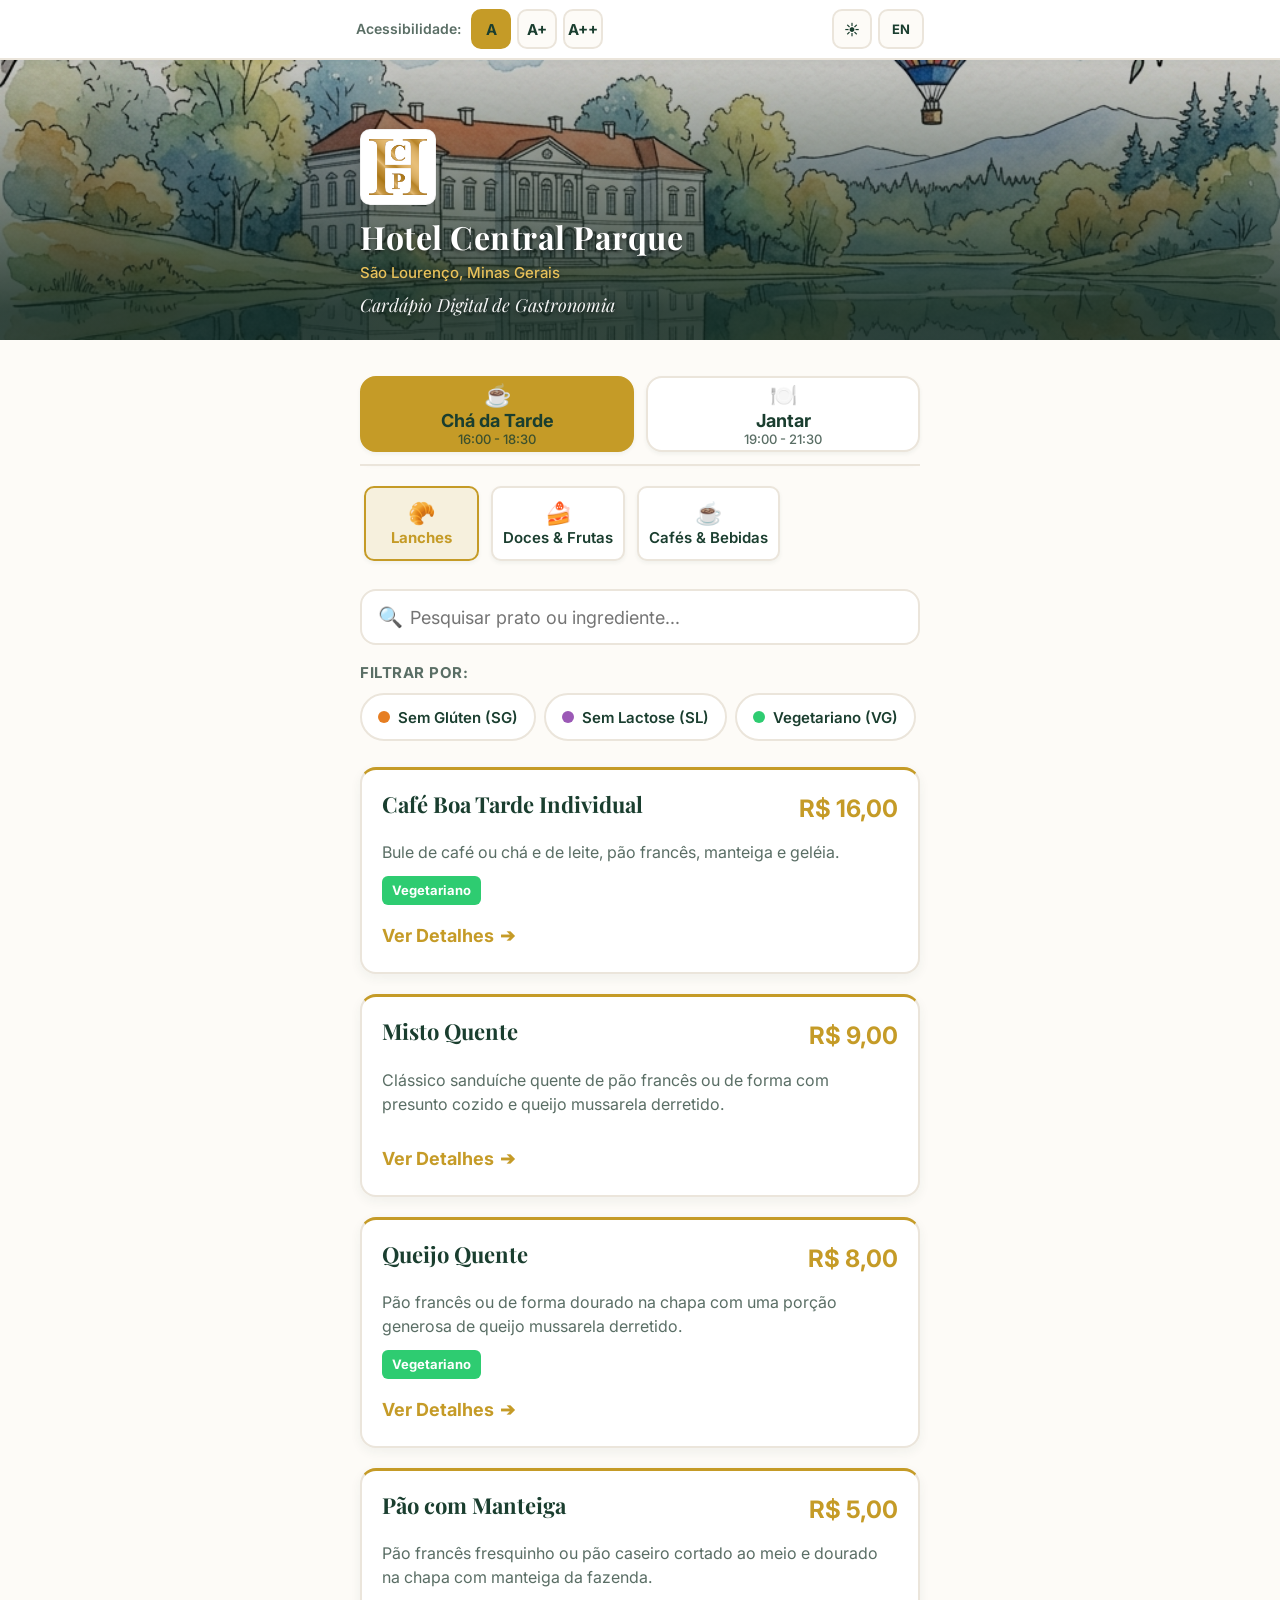
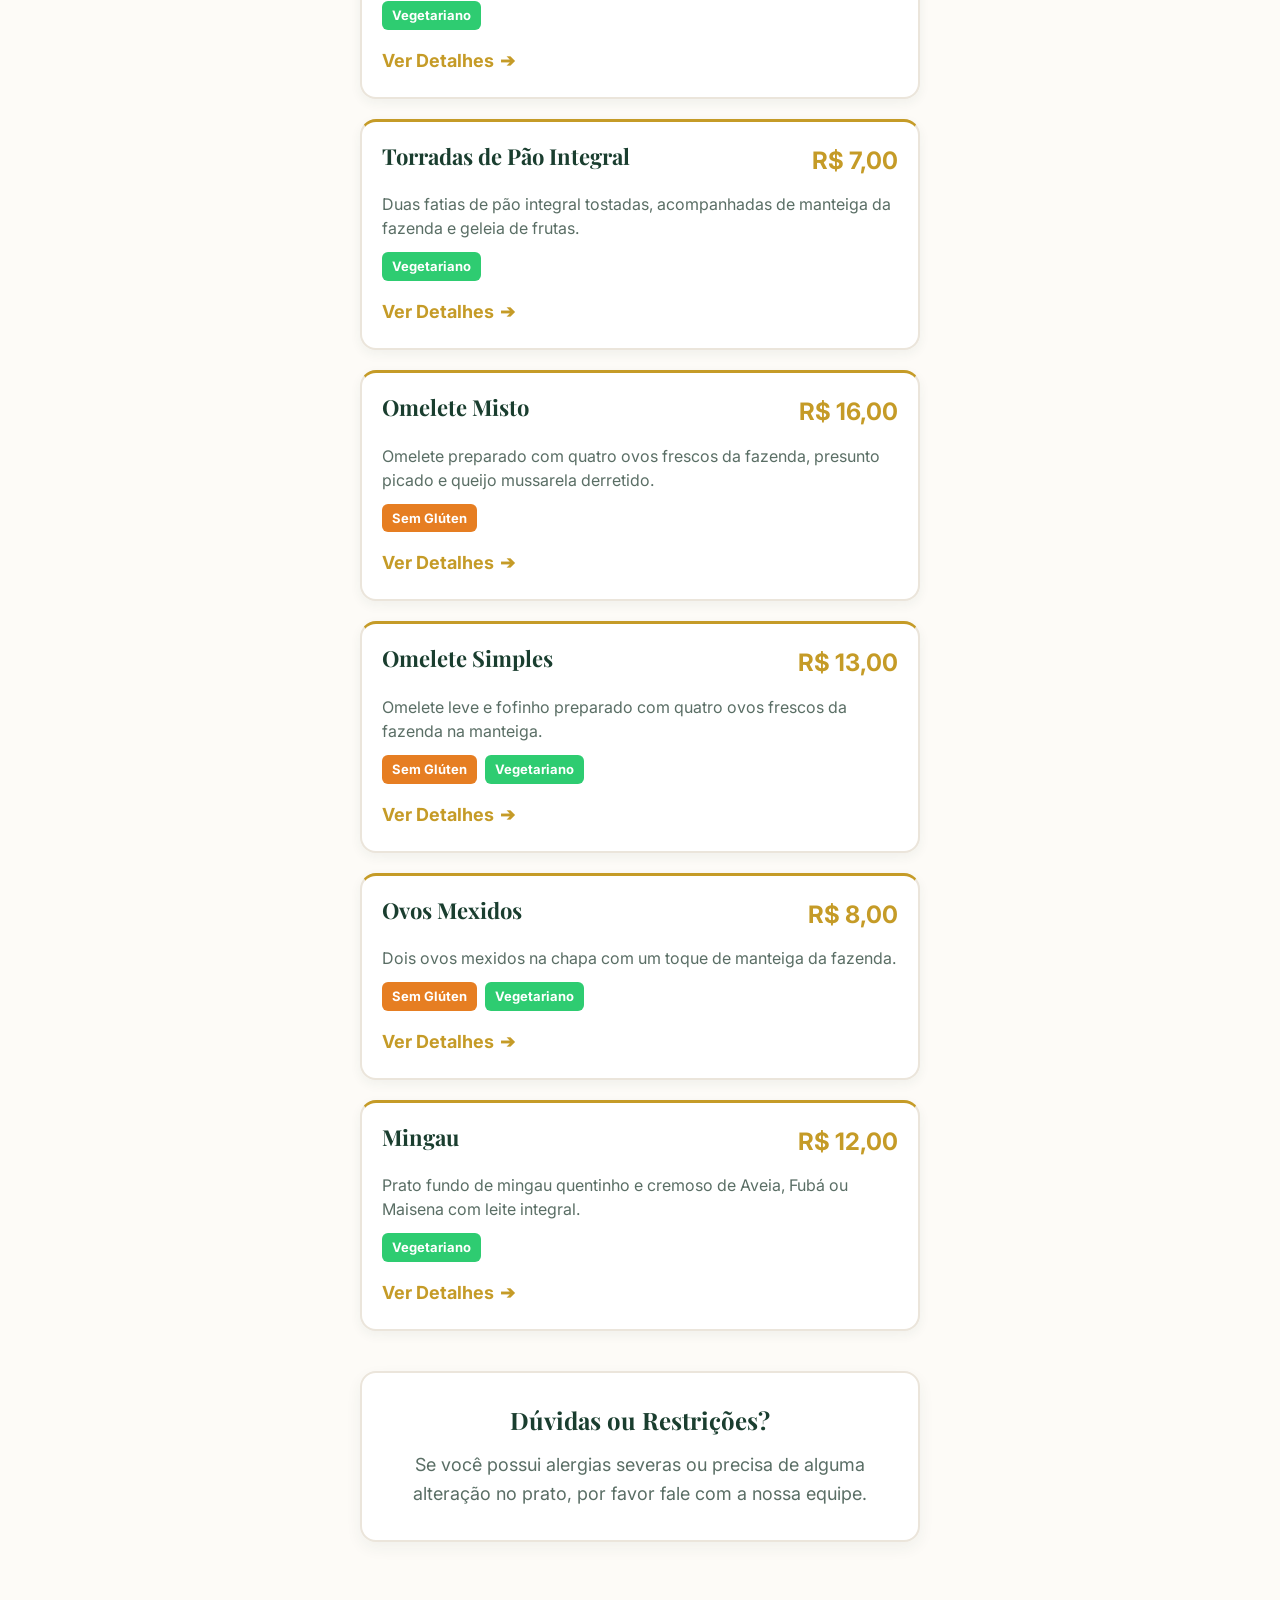
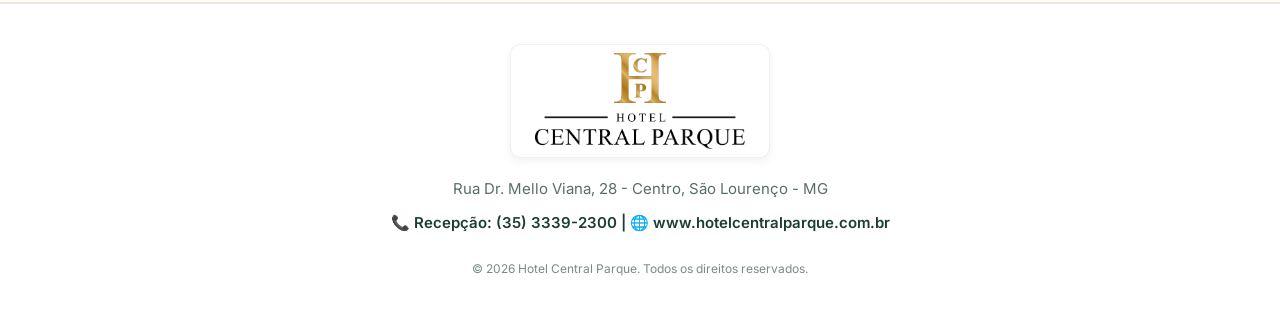
==== commit f8bfee28: "refactor: streamline hotel menu data by removing items and adding new dish imagery" ====
--- a/index.html
+++ b/index.html
@@ -56,8 +56,8 @@
         <img src="images/lOGO-HCP.png" alt="Logo Hotel Central Parque" class="hero-logo">
       </div>
       <h1 class="hotel-title" id="hotelTitle">Hotel Central Parque</h1>
-      <p class="hotel-location" id="hotelLocation">📍 São Lourenço, Minas Gerais</p>
-      <p class="hero-subtitle" id="heroSubtitle">Cardápio Digital de Gastronomia</p>
+      <p class="hotel-location" id="hotelLocation"> São Lourenço, Minas Gerais</p>
+      <p class="hero-subtitle" id="heroSubtitle">Cardápio Digital</p>
     </div>
   </section>
 
@@ -138,8 +138,7 @@
   <footer class="footer" id="mainFooter">
     <div class="container footer-content">
       <div class="footer-brand">
-        <img src="images/lOGO-HCP_small.png" alt="Logo Hotel Central Parque" class="footer-logo-img">
-        <span class="footer-hotel-name">Hotel Central Parque</span>
+        <img src="images/Logomarca.png" alt="Logomarca Hotel Central Parque" class="footer-logo-img">
       </div>
       <p class="footer-address" id="txtFooterAddress">Rua Dr. Mello Viana, 28 - Centro, São Lourenço - MG</p>
       <p class="footer-phone" id="txtFooterPhone">📞 Recepção: (35) 3339-2300 | 🌐 www.hotelcentralparque.com.br</p>
--- a/styles.css
+++ b/styles.css
@@ -859,23 +859,22 @@
 }
 
 .footer-brand {
-  display: flex;
-  align-items: center;
-  gap: 8px;
-  margin-bottom: 4px;
+  display: inline-flex;
+  align-items: center;
+  justify-content: center;
+  background-color: #FFFFFF;
+  border-radius: var(--border-radius-md);
+  padding: 8px 24px;
+  box-shadow: 0 4px 10px rgba(0, 0, 0, 0.05);
+  border: 1px solid rgba(0, 0, 0, 0.06);
+  margin-bottom: 8px;
 }
 
 .footer-logo-img {
-  height: 36px;
+  height: 96px;
   width: auto;
   object-fit: contain;
-}
-
-.footer-hotel-name {
-  font-family: 'Playfair Display', Georgia, serif;
-  font-weight: 700;
-  font-size: 20px;
-  color: var(--theme-text-primary);
+  display: block;
 }
 
 .footer-address {
@@ -1062,3 +1061,12 @@
     max-height: 80vh;
   }
 }
+
+/* Styling for items/cards without photos */
+.menu-card.no-image {
+  border-top: 3px solid var(--theme-gold);
+}
+
+.modal-container.modal-no-image .modal-body {
+  padding-top: 60px;
+}
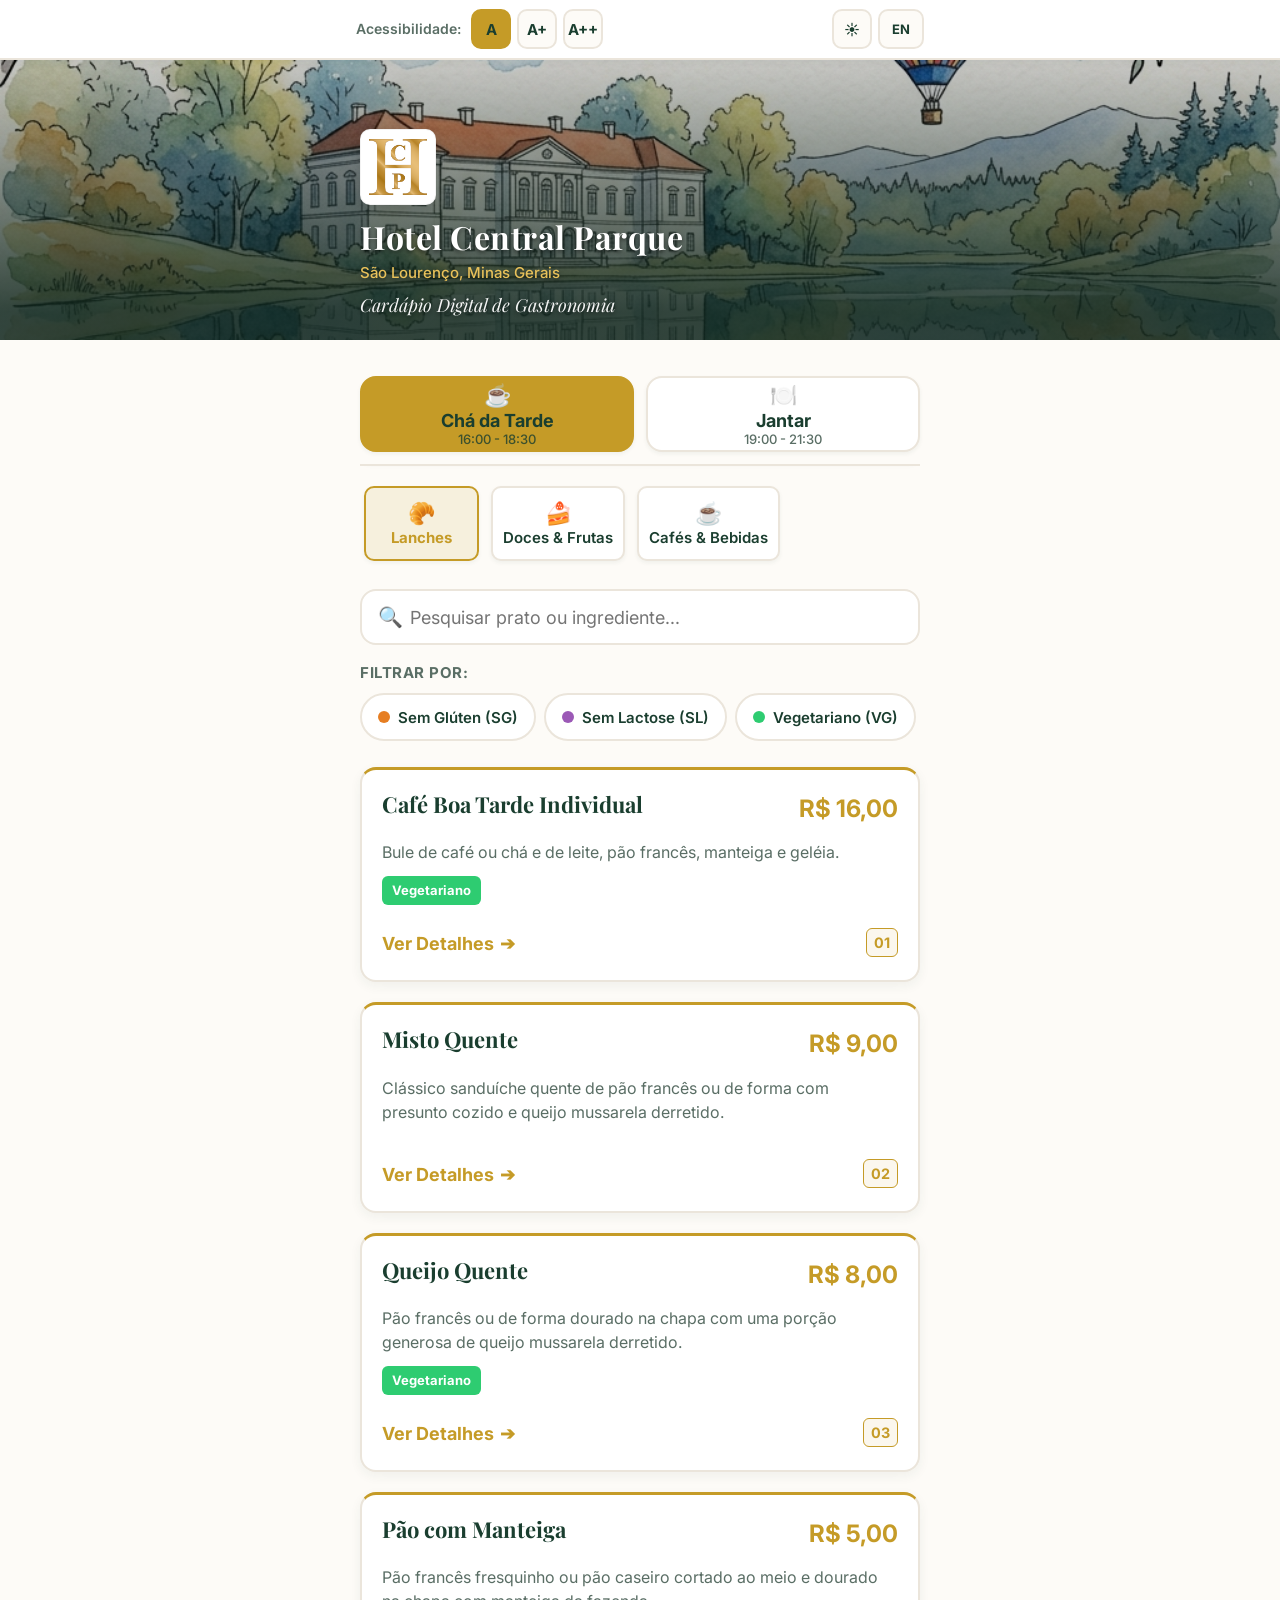
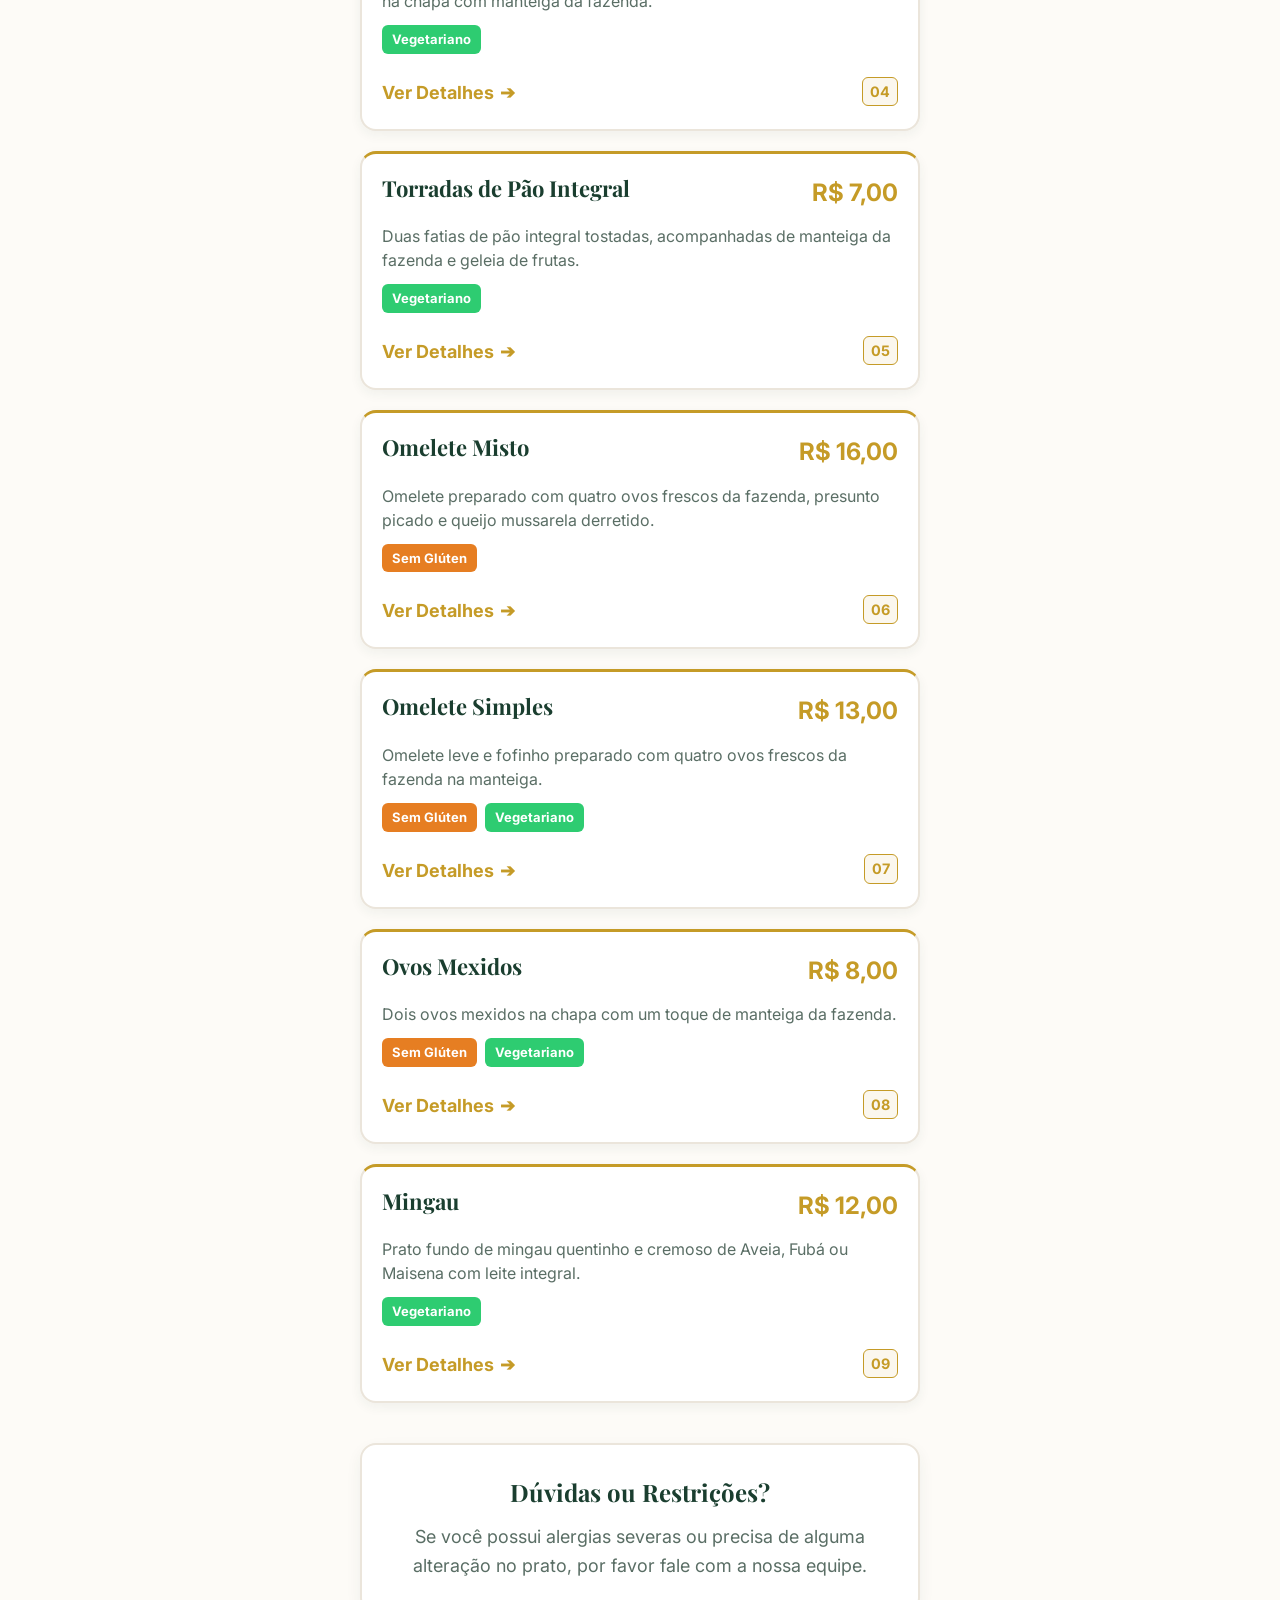
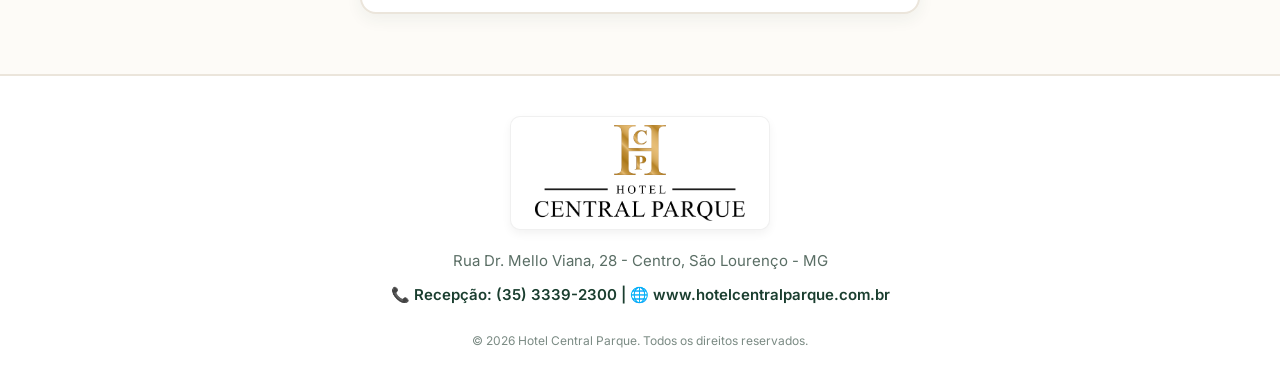
==== commit 00d55028: "feat: add support for QR code generation and asset management utilities" ====
--- a/index.html
+++ b/index.html
@@ -161,11 +161,6 @@
         <h3 class="modal-section-title" id="lblModalIngredients">Ingredientes / Descrição:</h3>
         <p id="modalDescription" class="modal-description">Descrição detalhada do prato com todos os ingredientes bem
           descritos para fácil visualização.</p>
-        <div class="modal-info-box" id="modalAccessibilityInfo">
-          <span class="info-icon">ℹ️</span>
-          <span id="txtModalAccInfo">Prato preparado seguindo rígidos padrões de higiene. Para alterações, consulte o
-            garçom.</span>
-        </div>
       </div>
       <div class="modal-footer">
         <button class="btn-secondary" id="btnModalBack">Voltar ao Cardápio</button>
@@ -176,6 +171,7 @@
 
 
   <!-- Core JavaScript -->
+  <script src="hashids.min.js"></script>
   <script src="app.js"></script>
 </body>
 
--- a/styles.css
+++ b/styles.css
@@ -1024,22 +1024,7 @@
   line-height: 1.6;
 }
 
-.modal-info-box {
-  background-color: var(--theme-bg);
-  border: 2px solid var(--theme-border);
-  border-radius: var(--border-radius-md);
-  padding: 16px;
-  display: flex;
-  gap: 12px;
-  font-size: 15px;
-  color: var(--theme-text-secondary);
-  line-height: 1.4;
-  align-items: flex-start;
-}
-
-.info-icon {
-  font-size: 20px;
-}
+
 
 .modal-footer {
   padding: 16px 24px 28px;
@@ -1070,3 +1055,36 @@
 .modal-container.modal-no-image .modal-body {
   padding-top: 60px;
 }
+
+/* Product ID Number Badge */
+.product-number {
+  color: var(--theme-gold);
+  font-family: 'Inter', -apple-system, sans-serif;
+  font-weight: 700;
+  border: 1px solid var(--theme-gold);
+  padding: 2px 7px;
+  border-radius: 6px;
+  font-size: 0.8em;
+  display: inline-block;
+  vertical-align: middle;
+  background-color: rgba(197, 155, 39, 0.08); /* Light mode gold tint */
+  transition: var(--transition-smooth);
+}
+
+/* Margin when the badge is placed in titles (e.g. details modal title) */
+.modal-title .product-number {
+  margin-right: 8px;
+}
+
+body.theme-dark .product-number {
+  background-color: rgba(232, 193, 90, 0.08); /* Dark mode gold tint */
+}
+
+/* Menu Card Footer (holds "Ver Detalhes" and Product ID) */
+.menu-card-footer {
+  display: flex;
+  justify-content: space-between;
+  align-items: center;
+  margin-top: 8px;
+  width: 100%;
+}
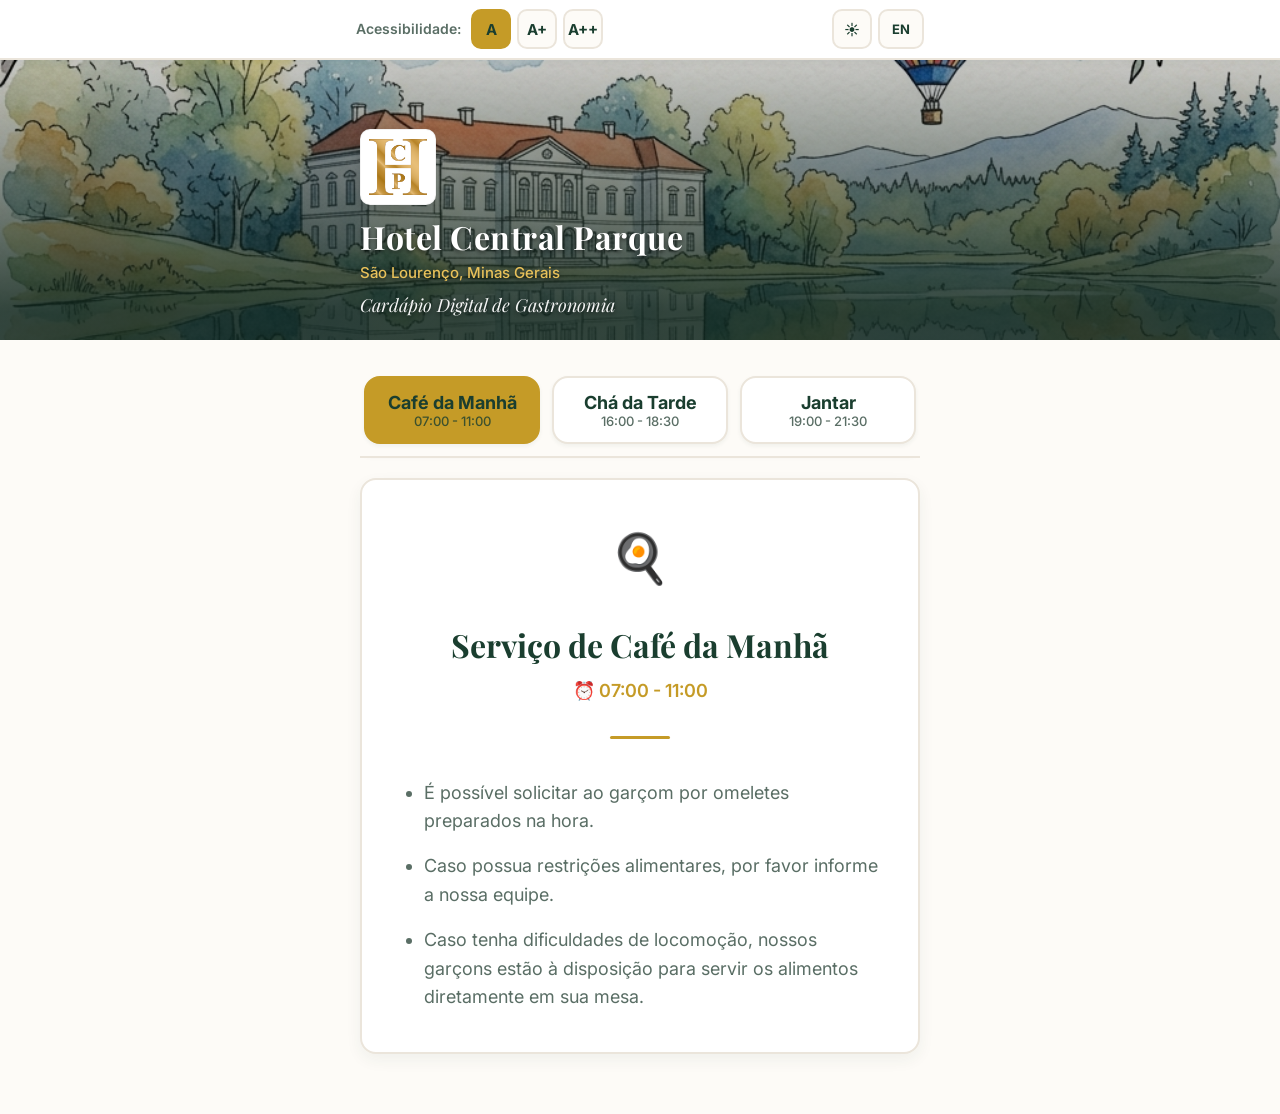
==== commit 070f1973: "feat: add dynamic breakfast category with automatic time-based selection and specialized info UI" ====
--- a/index.html
+++ b/index.html
@@ -66,13 +66,15 @@
 
     <!-- CATEGORY NAVIGATION (STICKY TABS) -->
     <nav class="category-nav" id="categoryNav" aria-label="Menu Sections">
-      <button class="nav-tab active" id="tabAfternoonTea" data-tab="afternoon-tea">
-        <span class="tab-icon">☕</span>
+      <button class="nav-tab" id="tabBreakfast" data-tab="breakfast">
+        <span class="tab-title" id="txtTabBreakfast">Café da Manhã</span>
+        <span class="tab-time" id="txtTimeBreakfast">07:00 - 11:00</span>
+      </button>
+      <button class="nav-tab" id="tabAfternoonTea" data-tab="afternoon-tea">
         <span class="tab-title" id="txtTabAfternoonTea">Chá da Tarde</span>
         <span class="tab-time" id="txtTimeAfternoonTea">16:00 - 18:30</span>
       </button>
       <button class="nav-tab" id="tabDinner" data-tab="dinner">
-        <span class="tab-icon">🍽️</span>
         <span class="tab-title" id="txtTabDinner">Jantar</span>
         <span class="tab-time" id="txtTimeDinner">19:00 - 21:30</span>
       </button>
@@ -134,17 +136,7 @@
     </div>
   </section>
 
-  <!-- FOOTER -->
-  <footer class="footer" id="mainFooter">
-    <div class="container footer-content">
-      <div class="footer-brand">
-        <img src="images/Logomarca.png" alt="Logomarca Hotel Central Parque" class="footer-logo-img">
-      </div>
-      <p class="footer-address" id="txtFooterAddress">Rua Dr. Mello Viana, 28 - Centro, São Lourenço - MG</p>
-      <p class="footer-phone" id="txtFooterPhone">📞 Recepção: (35) 3339-2300 | 🌐 www.hotelcentralparque.com.br</p>
-      <p class="footer-copyright">&copy; 2026 Hotel Central Parque. Todos os direitos reservados.</p>
-    </div>
-  </footer>
+
 
   <!-- DETAIL POPUP MODAL -->
   <div class="modal-backdrop" id="detailModal" role="dialog" aria-modal="true" aria-hidden="true">
--- a/styles.css
+++ b/styles.css
@@ -341,17 +341,24 @@
   position: sticky;
   top: 60px; /* Directly below accessibility bar */
   background-color: var(--theme-bg);
-  display: grid;
-  grid-template-columns: 1fr 1fr;
+  display: flex;
   gap: 12px;
-  padding: 12px 0;
+  padding: 12px 4px;
+  overflow-x: auto;
+  -webkit-overflow-scrolling: touch;
+  scrollbar-width: none; /* Hide scrollbars for layout beauty */
   border-bottom: 2px solid var(--theme-border);
   z-index: 900;
   box-shadow: 0 4px 6px -6px var(--theme-shadow);
 }
 
+.category-nav::-webkit-scrollbar {
+  display: none;
+}
+
 .nav-tab {
-  height: 76px; /* Super comfortable touch target height */
+  flex: 1 0 150px; /* Super comfortable touch target height and allows scrolling if needed */
+  min-height: 68px;
   display: flex;
   flex-direction: column;
   align-items: center;
@@ -362,6 +369,8 @@
   color: var(--theme-text-primary);
   box-shadow: 0 2px 4px var(--theme-shadow);
   transition: var(--transition-smooth);
+  padding: 8px 12px;
+  box-sizing: border-box;
 }
 
 .nav-tab:hover, .nav-tab:focus {
@@ -384,14 +393,16 @@
 }
 
 .tab-title {
-  font-size: 18px;
-  font-weight: 700;
+  font-size: var(--font-size-btn);
+  font-weight: 700;
+  text-align: center;
 }
 
 .tab-time {
-  font-size: 13px;
+  font-size: var(--font-size-badge);
   font-weight: 500;
   color: var(--theme-text-secondary);
+  text-align: center;
 }
 
 /* ==========================================================================
@@ -625,12 +636,19 @@
   box-shadow: 0 4px 12px var(--theme-shadow);
   overflow: hidden;
   transition: var(--transition-smooth);
-}
-
-.menu-card:hover {
+  cursor: pointer;
+}
+
+.menu-card:hover, .menu-card:focus {
   transform: translateY(-2px);
   box-shadow: 0 6px 18px var(--theme-shadow);
   border-color: var(--theme-gold);
+  outline: none;
+}
+
+.menu-card:focus-visible {
+  outline: 3px solid var(--theme-gold);
+  outline-offset: 2px;
 }
 
 .menu-card-image-wrapper {
@@ -839,58 +857,7 @@
   margin-top: 8px;
 }
 
-/* ==========================================================================
-   FOOTER
-   ========================================================================== */
-.footer {
-  background-color: var(--theme-card-bg);
-  border-top: 2px solid var(--theme-border);
-  padding: 40px 0;
-  text-align: center;
-  color: var(--theme-text-secondary);
-  font-size: 15px;
-}
-
-.footer-content {
-  display: flex;
-  flex-direction: column;
-  gap: 12px;
-  align-items: center;
-}
-
-.footer-brand {
-  display: inline-flex;
-  align-items: center;
-  justify-content: center;
-  background-color: #FFFFFF;
-  border-radius: var(--border-radius-md);
-  padding: 8px 24px;
-  box-shadow: 0 4px 10px rgba(0, 0, 0, 0.05);
-  border: 1px solid rgba(0, 0, 0, 0.06);
-  margin-bottom: 8px;
-}
-
-.footer-logo-img {
-  height: 96px;
-  width: auto;
-  object-fit: contain;
-  display: block;
-}
-
-.footer-address {
-  line-height: 1.4;
-}
-
-.footer-phone {
-  font-weight: 600;
-  color: var(--theme-text-primary);
-}
-
-.footer-copyright {
-  margin-top: 12px;
-  font-size: 12px;
-  opacity: 0.8;
-}
+
 
 /* ==========================================================================
    MODAL DIALOG (DETAIL & CALL WAITER)
@@ -1088,3 +1055,84 @@
   margin-top: 8px;
   width: 100%;
 }
+
+/* ==========================================================================
+   BREAKFAST INFO SECTION
+   ========================================================================== */
+.breakfast-info-card {
+  width: 100%;
+  background-color: var(--theme-card-bg);
+  border: 2px solid var(--theme-border);
+  border-radius: var(--border-radius-lg);
+  padding: 40px 30px;
+  text-align: center;
+  box-shadow: 0 6px 16px var(--theme-shadow);
+  display: flex;
+  flex-direction: column;
+  align-items: center;
+  gap: 20px;
+  margin: 20px 0;
+  transition: var(--transition-smooth);
+}
+
+.breakfast-info-card:hover {
+  transform: translateY(-2px);
+  box-shadow: 0 8px 24px var(--theme-shadow);
+  border-color: var(--theme-gold);
+}
+
+.breakfast-info-icon {
+  font-size: 48px;
+  margin-bottom: 8px;
+  animation: float 3s ease-in-out infinite;
+}
+
+@keyframes float {
+  0% { transform: translateY(0px); }
+  50% { transform: translateY(-6px); }
+  100% { transform: translateY(0px); }
+}
+
+.breakfast-info-title {
+  font-size: var(--font-size-title);
+  color: var(--theme-text-primary);
+  margin: 0;
+}
+
+.breakfast-info-time {
+  font-size: var(--font-size-subtitle);
+  color: var(--theme-gold);
+  font-weight: 600;
+  margin-top: -8px;
+}
+
+.breakfast-divider {
+  width: 60px;
+  height: 3px;
+  background-color: var(--theme-gold);
+  border: none;
+  border-radius: 2px;
+  margin: 10px 0;
+}
+
+.breakfast-info-list {
+  list-style-type: disc;
+  padding-left: 24px;
+  margin: 10px 0 0;
+  display: flex;
+  flex-direction: column;
+  gap: 16px;
+  text-align: left;
+  width: 100%;
+  max-width: 480px;
+}
+
+.breakfast-info-list li {
+  font-size: var(--font-size-base);
+  color: var(--theme-text-secondary);
+  line-height: 1.6;
+}
+
+body.theme-dark .breakfast-info-list li {
+  color: var(--theme-text-secondary);
+}
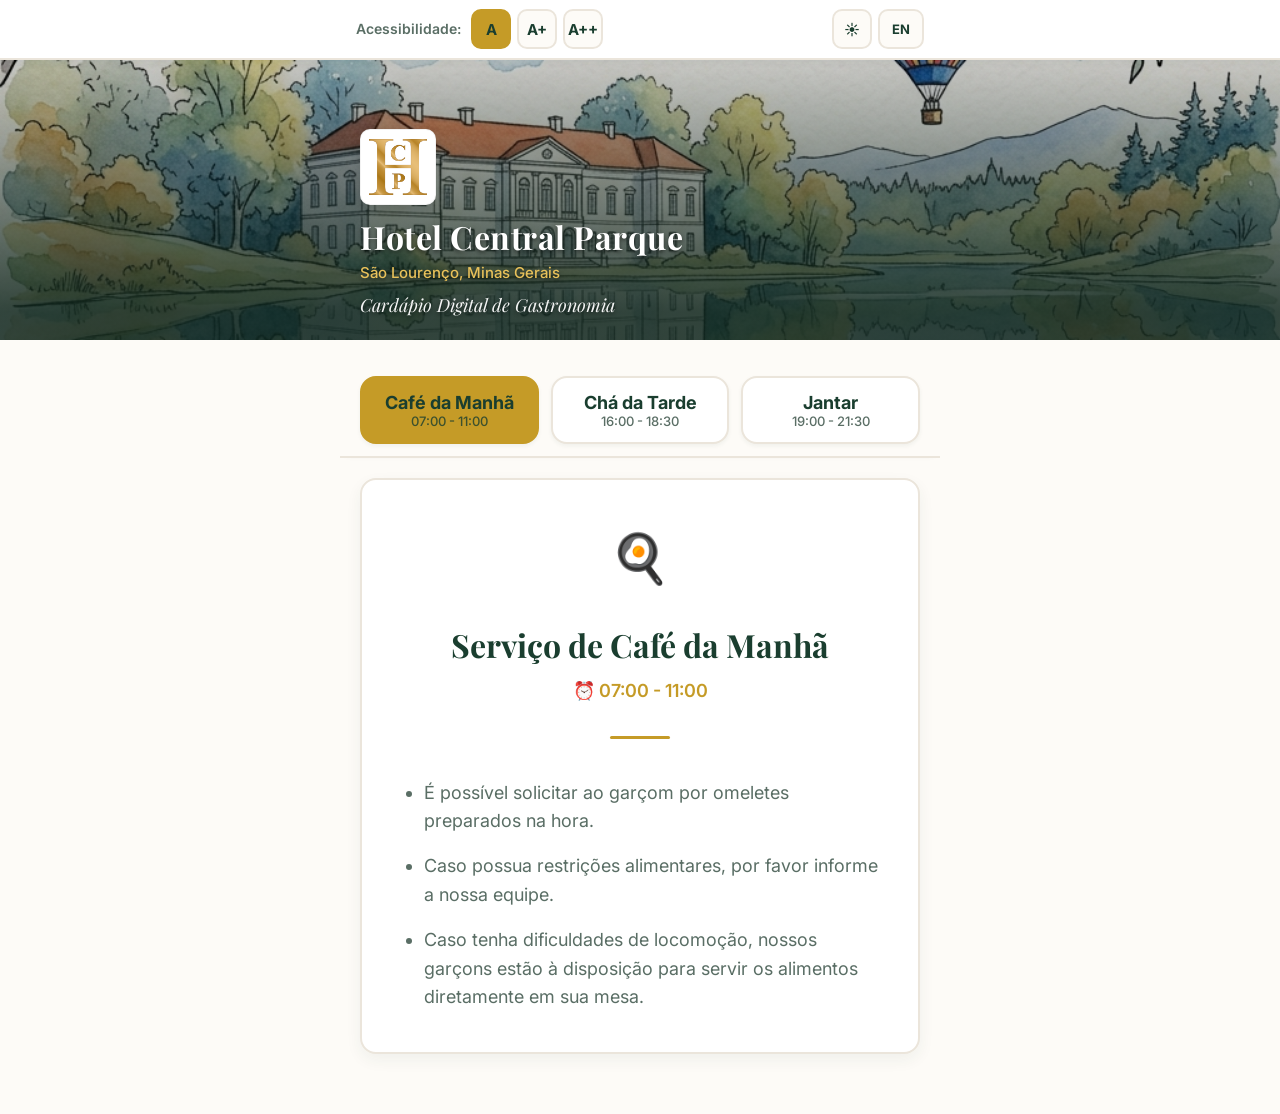
==== commit 1b25316a: "chore: update dietary restriction labels and expand horizontal scrolling layout for category and fil" ====
--- a/index.html
+++ b/index.html
@@ -131,7 +131,7 @@
   <section class="service-section container" id="serviceSection">
     <div class="service-card">
       <h2 id="txtServiceTitle">Dúvidas ou Restrições?</h2>
-      <p id="txtServiceDesc">Se você possui alergias severas ou precisa de alguma alteração no prato, por favor fale com
+      <p id="txtServiceDesc">Se você possui restrições alimentares ou precisa de alguma alteração no prato, por favor fale com
         a nossa equipe.</p>
     </div>
   </section>
--- a/styles.css
+++ b/styles.css
@@ -343,7 +343,9 @@
   background-color: var(--theme-bg);
   display: flex;
   gap: 12px;
-  padding: 12px 4px;
+  margin-left: -20px;
+  margin-right: -20px;
+  padding: 12px 20px;
   overflow-x: auto;
   -webkit-overflow-scrolling: touch;
   scrollbar-width: none; /* Hide scrollbars for layout beauty */
@@ -416,7 +418,9 @@
   display: flex;
   gap: 12px;
   overflow-x: auto;
-  padding: 4px 4px 8px 4px;
+  margin-left: -20px;
+  margin-right: -20px;
+  padding: 4px 20px 8px 20px;
   -webkit-overflow-scrolling: touch;
   scrollbar-width: none; /* Hide scrollbars for layout beauty */
 }
@@ -1035,6 +1039,7 @@
   display: inline-block;
   vertical-align: middle;
   background-color: rgba(197, 155, 39, 0.08); /* Light mode gold tint */
+  margin-left: auto;
   transition: var(--transition-smooth);
 }
 
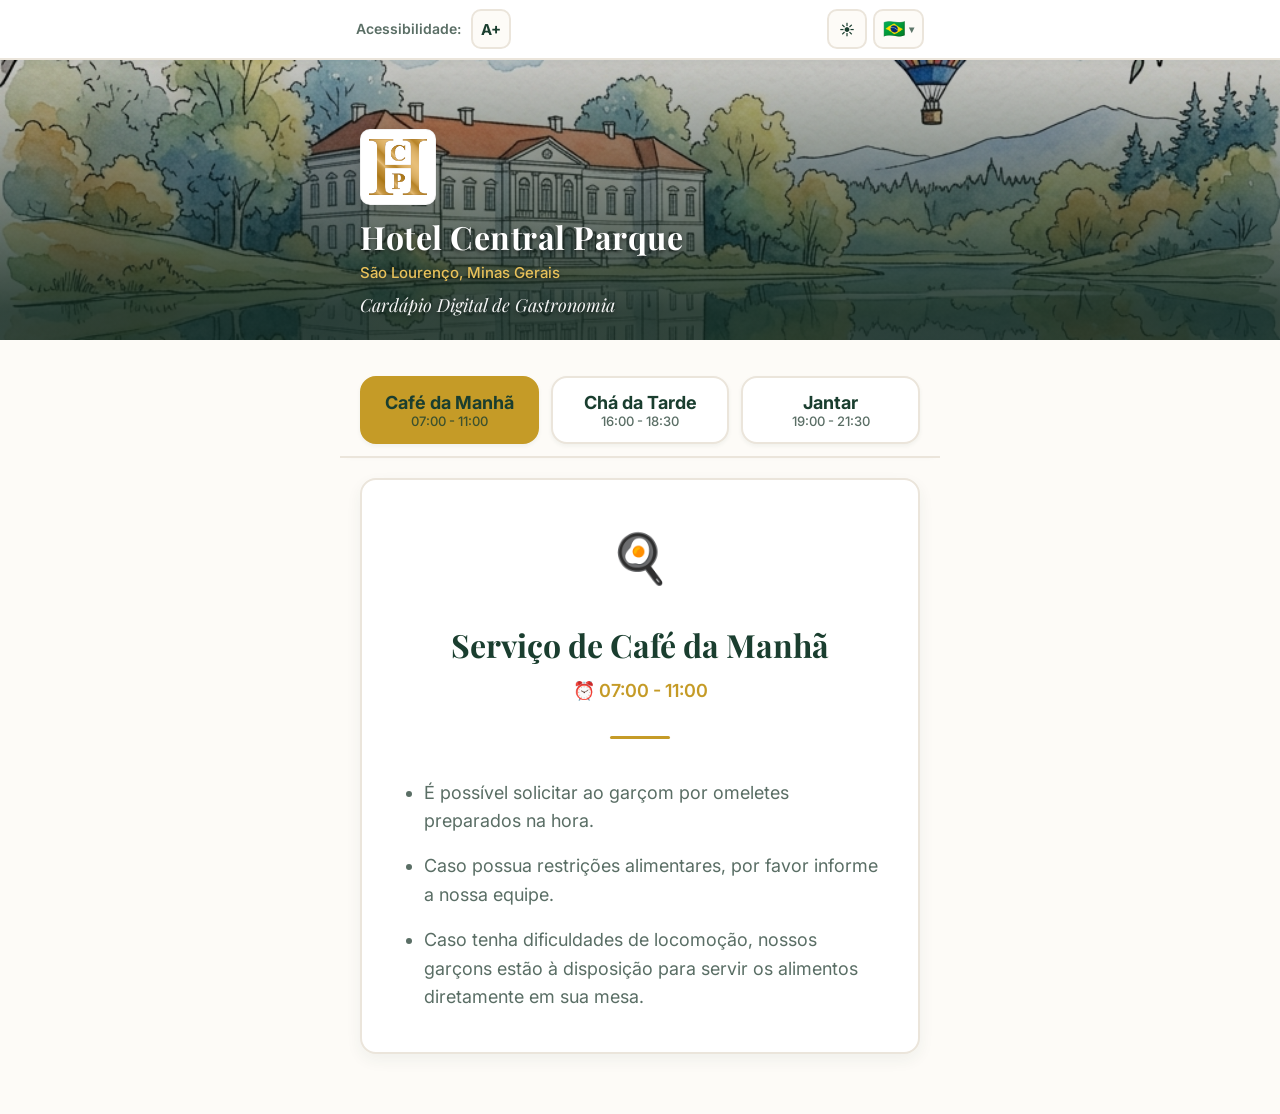
==== commit c9aab00b: "feat: implement font toggle button and multi-language dropdown selector" ====
--- a/index.html
+++ b/index.html
@@ -23,12 +23,8 @@
       <!-- Font Size Adjuster -->
       <div class="accessibility-group">
         <span class="accessibility-label" id="lblFontSize">Acessibilidade:</span>
-        <button class="btn-acc active" id="btnFontNormal" aria-label="Tamanho de texto normal"
-          title="Texto Normal">A</button>
-        <button class="btn-acc" id="btnFontIncrease" aria-label="Aumentar tamanho do texto"
-          title="Aumentar texto">A+</button>
-        <button class="btn-acc" id="btnFontHuge" aria-label="Aumentar muito o tamanho do texto"
-          title="Texto Grande">A++</button>
+        <button class="btn-acc" id="btnFontToggle" aria-label="Alternar aumento de texto (A+)"
+          title="Aumentar texto (A+)">A+</button>
       </div>
       <!-- Theme Switcher -->
       <div class="accessibility-group">
@@ -37,10 +33,35 @@
           <span class="theme-icon-light">☀️</span>
           <span class="theme-icon-dark">🌙</span>
         </button>
-        <!-- Language Switcher -->
-        <button class="btn-acc lang-toggle" id="btnLangToggle" aria-label="Change language to English">
-          <span class="lang-text">EN</span>
-        </button>
+        <!-- Language Switcher Dropdown -->
+        <div class="lang-dropdown-wrapper" id="langDropdownWrapper">
+          <button class="btn-acc lang-toggle-btn" id="btnLangToggle" aria-label="Selecionar Idioma" title="Selecionar Idioma / Select Language" aria-expanded="false">
+            <span class="lang-flag" id="currentLangFlag">🇧🇷</span>
+            <span class="dropdown-chevron">▾</span>
+          </button>
+          <div class="lang-dropdown-menu" id="langDropdownMenu" role="menu">
+            <button class="lang-option active" data-lang="pt" role="menuitem">
+              <span class="flag-icon">🇧🇷</span>
+              <span class="lang-name">Português</span>
+            </button>
+            <button class="lang-option" data-lang="en" role="menuitem">
+              <span class="flag-icon">🇺🇸</span>
+              <span class="lang-name">English</span>
+            </button>
+            <button class="lang-option" data-lang="es" role="menuitem">
+              <span class="flag-icon">🇪🇸</span>
+              <span class="lang-name">Español</span>
+            </button>
+            <button class="lang-option" data-lang="ja" role="menuitem">
+              <span class="flag-icon">🇯🇵</span>
+              <span class="lang-name">日本語</span>
+            </button>
+            <button class="lang-option" data-lang="zh" role="menuitem">
+              <span class="flag-icon">🇨🇳</span>
+              <span class="lang-name">中文</span>
+            </button>
+          </div>
+        </div>
       </div>
     </div>
   </header>
--- a/styles.css
+++ b/styles.css
@@ -240,13 +240,96 @@
   display: inline;
 }
 
-/* Language Toggle styling */
-.lang-toggle {
+/* Language Dropdown Styling */
+.lang-dropdown-wrapper {
+  position: relative;
+  display: inline-block;
+}
+
+.lang-toggle-btn {
+  display: flex;
+  align-items: center;
+  gap: 4px;
+  padding: 0 8px;
+  min-width: 48px;
+  cursor: pointer;
+  user-select: none;
+}
+
+.lang-flag {
+  font-size: 18px;
+  line-height: 1;
+}
+
+.lang-code {
   font-size: 13px;
   font-weight: 700;
   letter-spacing: 0.5px;
-  padding: 0 10px;
-  min-width: 46px;
+}
+
+.dropdown-chevron {
+  font-size: 10px;
+  transition: transform 0.2s ease;
+  opacity: 0.7;
+}
+
+.lang-dropdown-wrapper.open .dropdown-chevron {
+  transform: rotate(180deg);
+}
+
+.lang-dropdown-menu {
+  position: absolute;
+  top: calc(100% + 8px);
+  right: 0;
+  min-width: 160px;
+  background-color: var(--theme-card-bg);
+  border: 1.5px solid var(--theme-border);
+  border-radius: var(--border-radius-md);
+  box-shadow: 0 10px 30px rgba(0, 0, 0, 0.2);
+  opacity: 0;
+  visibility: hidden;
+  transform: translateY(-8px);
+  transition: all 0.2s cubic-bezier(0.16, 1, 0.3, 1);
+  z-index: 1000;
+  padding: 6px;
+  display: flex;
+  flex-direction: column;
+  gap: 3px;
+}
+
+.lang-dropdown-wrapper.open .lang-dropdown-menu {
+  opacity: 1;
+  visibility: visible;
+  transform: translateY(0);
+}
+
+.lang-option {
+  display: flex;
+  align-items: center;
+  gap: 10px;
+  padding: 8px 12px;
+  border-radius: var(--border-radius-sm);
+  border: none;
+  background: transparent;
+  color: var(--theme-text-primary);
+  font-size: 14px;
+  font-weight: 500;
+  text-align: left;
+  width: 100%;
+  cursor: pointer;
+  transition: background-color 0.15s ease, color 0.15s ease;
+}
+
+.lang-option .flag-icon {
+  font-size: 18px;
+  line-height: 1;
+}
+
+.lang-option:hover,
+.lang-option.active {
+  background-color: rgba(200, 160, 80, 0.15);
+  color: var(--theme-gold);
+  font-weight: 700;
 }
 
 /* ==========================================================================
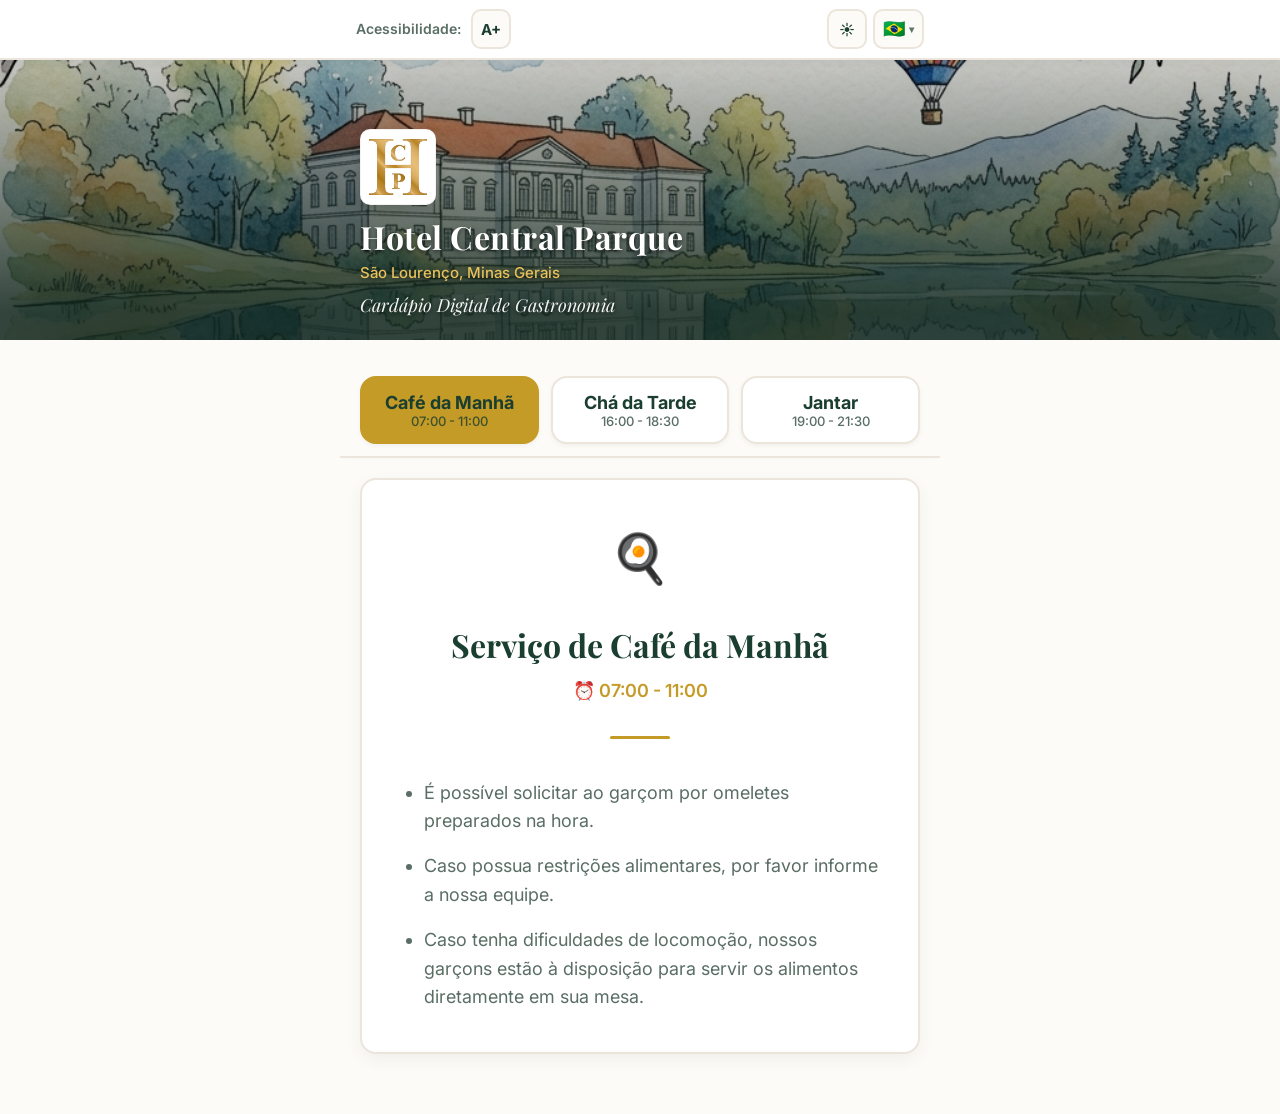
==== commit fc764eb1: "refactor: remove sticky positioning from category navigation tabs" ====
--- a/index.html
+++ b/index.html
@@ -85,7 +85,7 @@
   <!-- MAIN CONTAINER -->
   <main class="container main-content">
 
-    <!-- CATEGORY NAVIGATION (STICKY TABS) -->
+    <!-- CATEGORY NAVIGATION -->
     <nav class="category-nav" id="categoryNav" aria-label="Menu Sections">
       <button class="nav-tab" id="tabBreakfast" data-tab="breakfast">
         <span class="tab-title" id="txtTabBreakfast">Café da Manhã</span>
--- a/styles.css
+++ b/styles.css
@@ -418,11 +418,10 @@
 }
 
 /* ==========================================================================
-   STICKY CATEGORY TABS
+   CATEGORY TABS
    ========================================================================== */
 .category-nav {
-  position: sticky;
-  top: 60px; /* Directly below accessibility bar */
+  position: relative;
   background-color: var(--theme-bg);
   display: flex;
   gap: 12px;
@@ -433,7 +432,7 @@
   -webkit-overflow-scrolling: touch;
   scrollbar-width: none; /* Hide scrollbars for layout beauty */
   border-bottom: 2px solid var(--theme-border);
-  z-index: 900;
+  z-index: 10;
   box-shadow: 0 4px 6px -6px var(--theme-shadow);
 }
 
